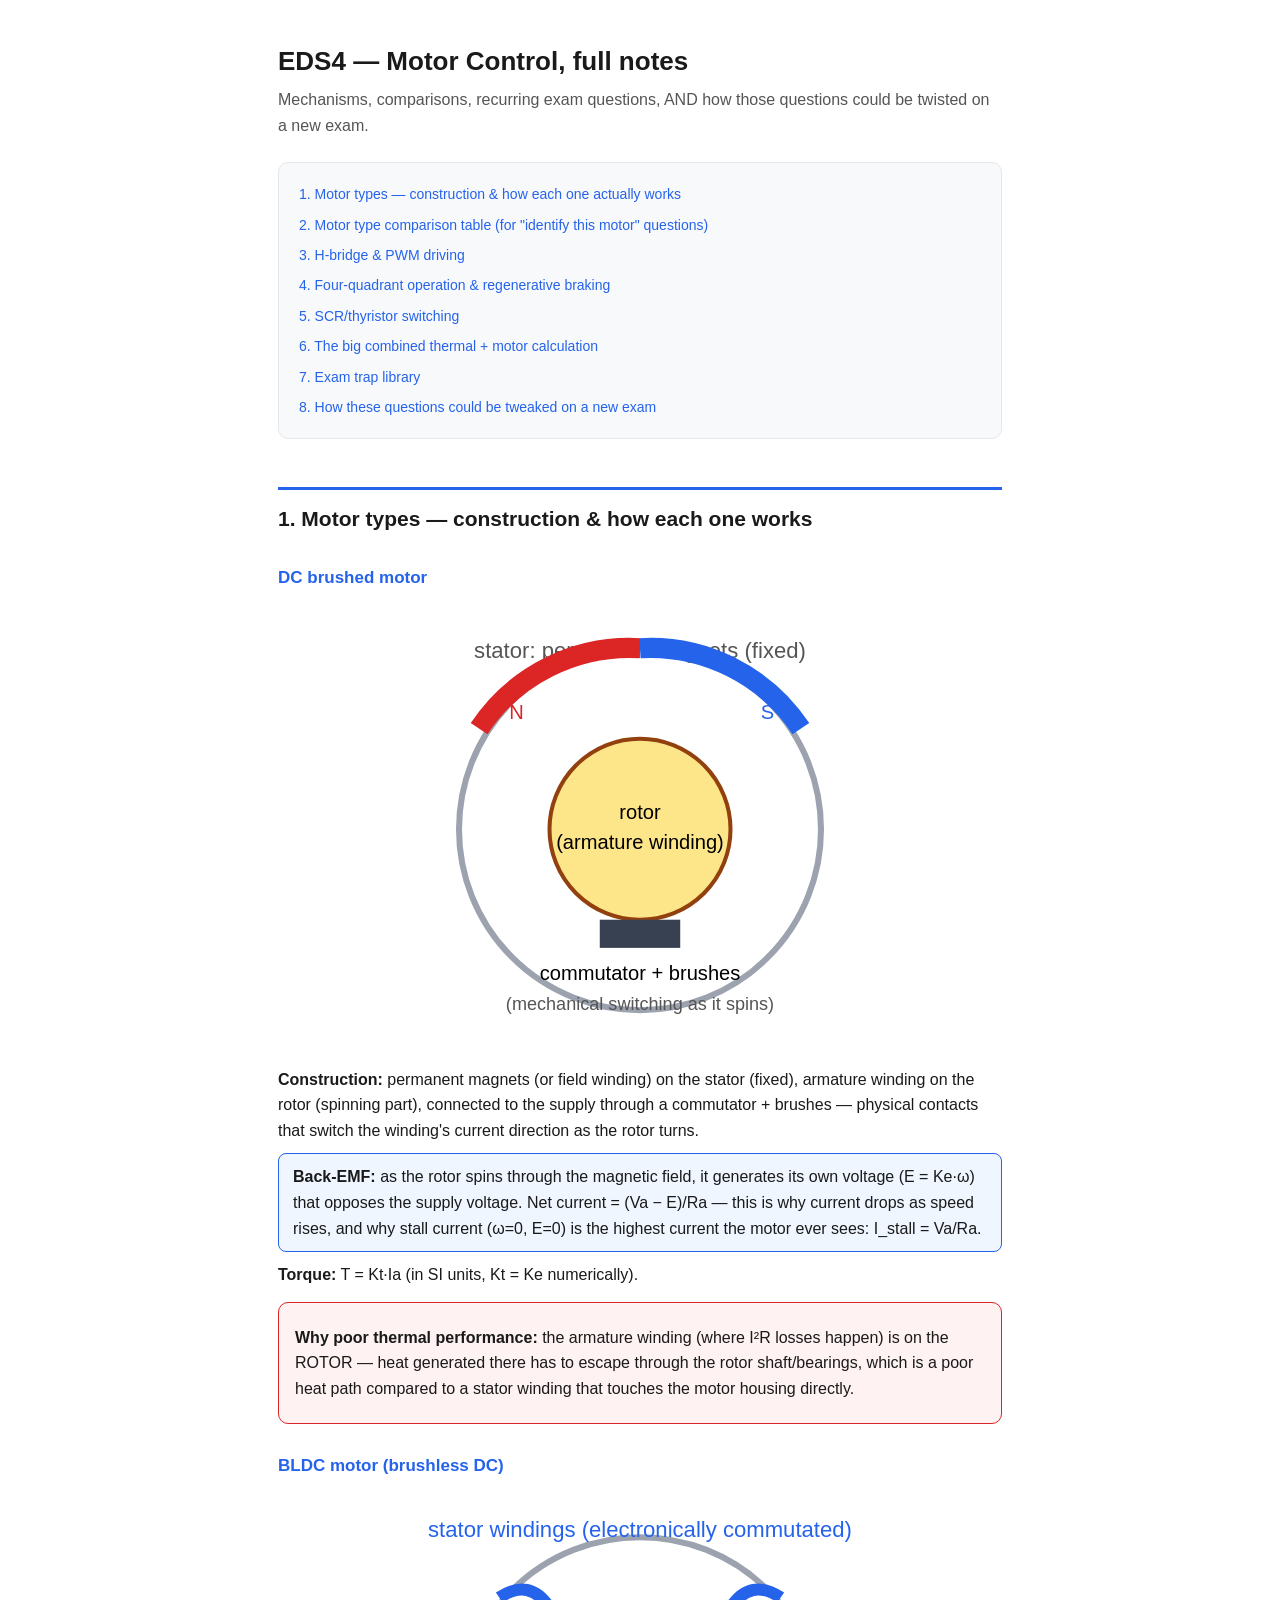
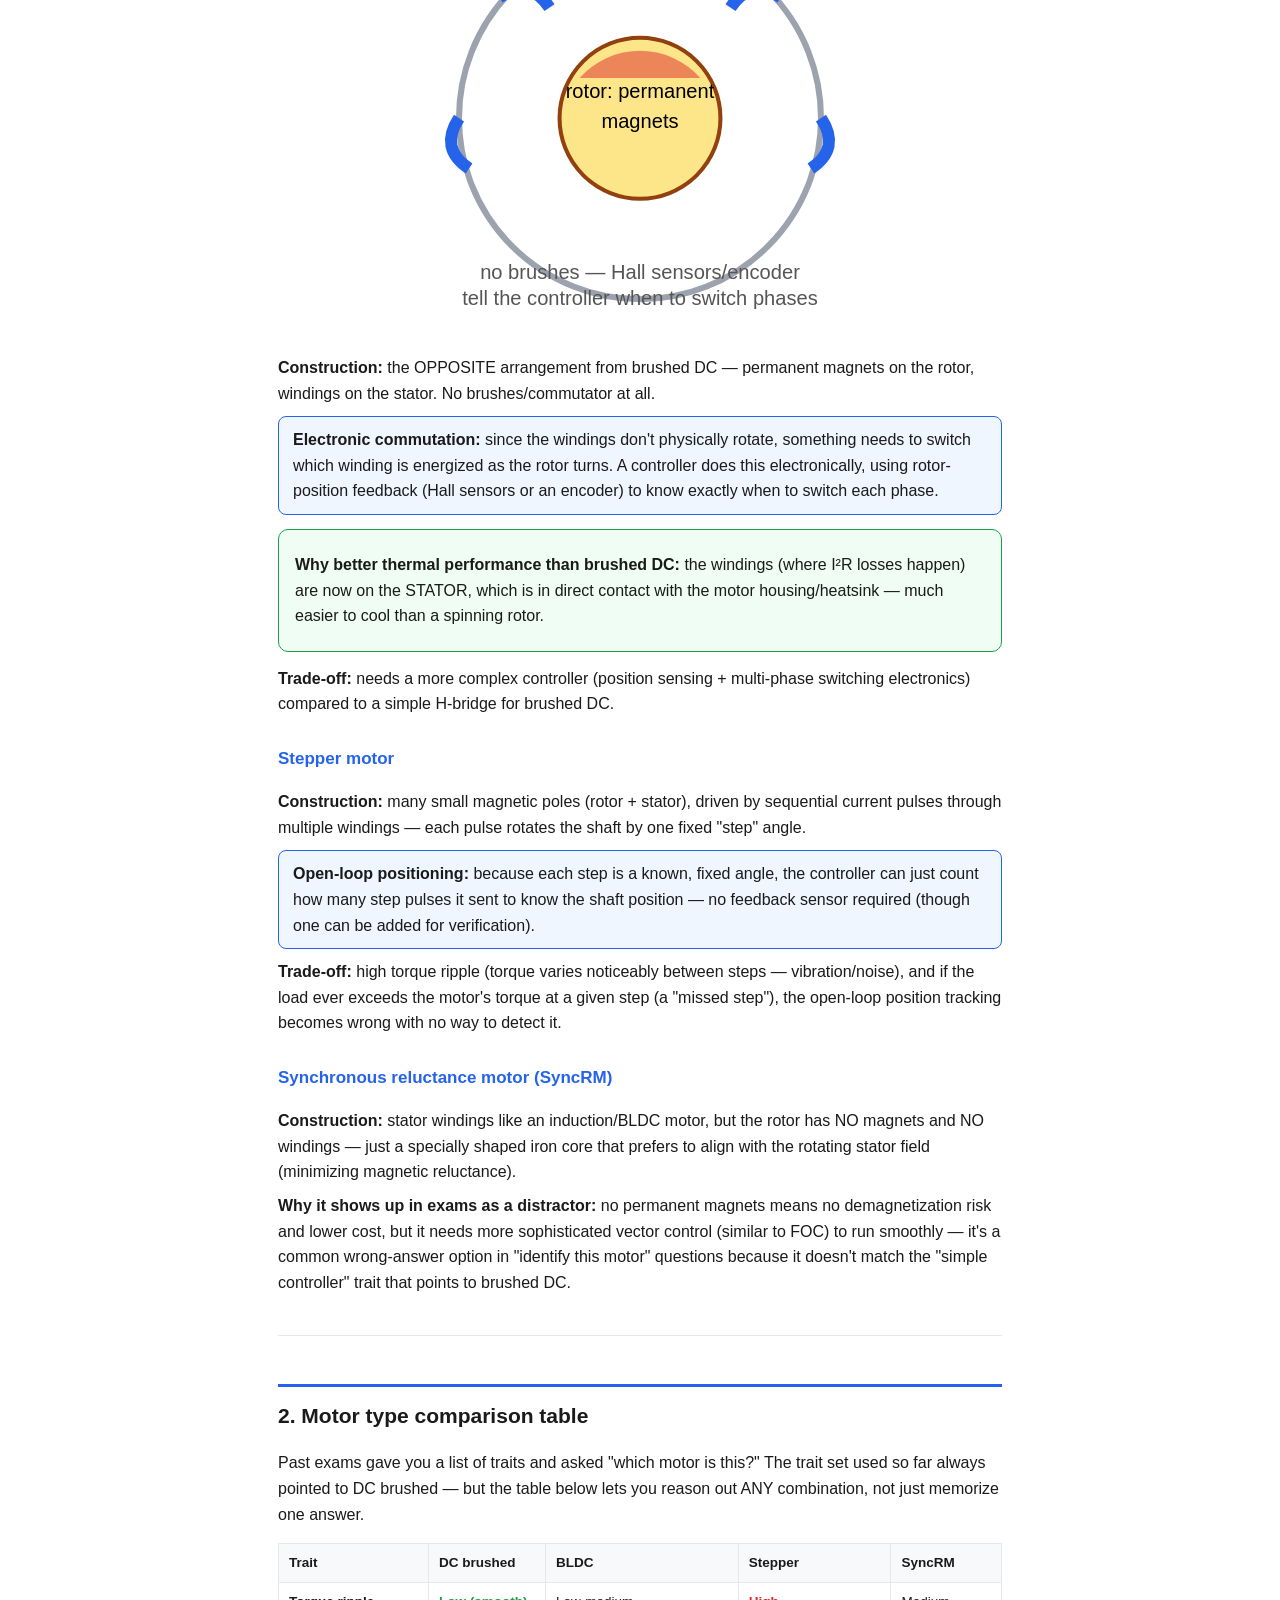
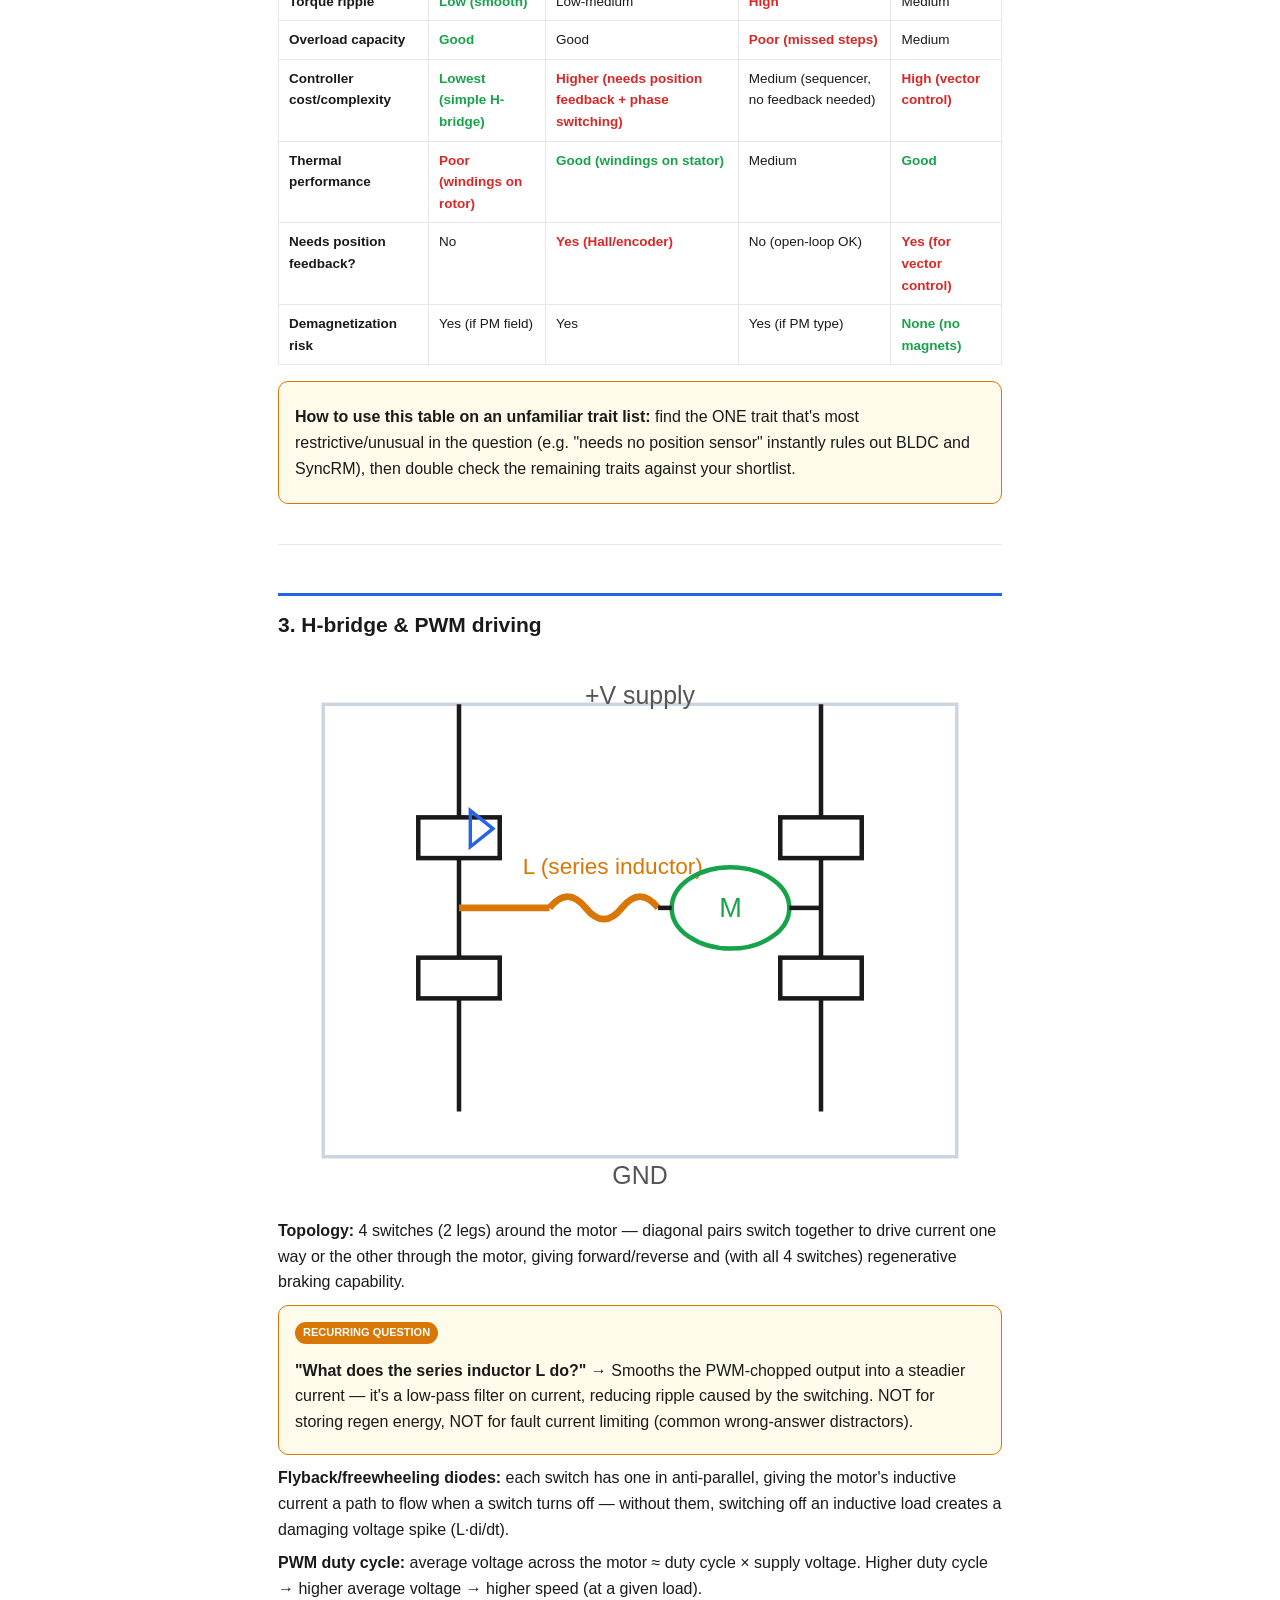
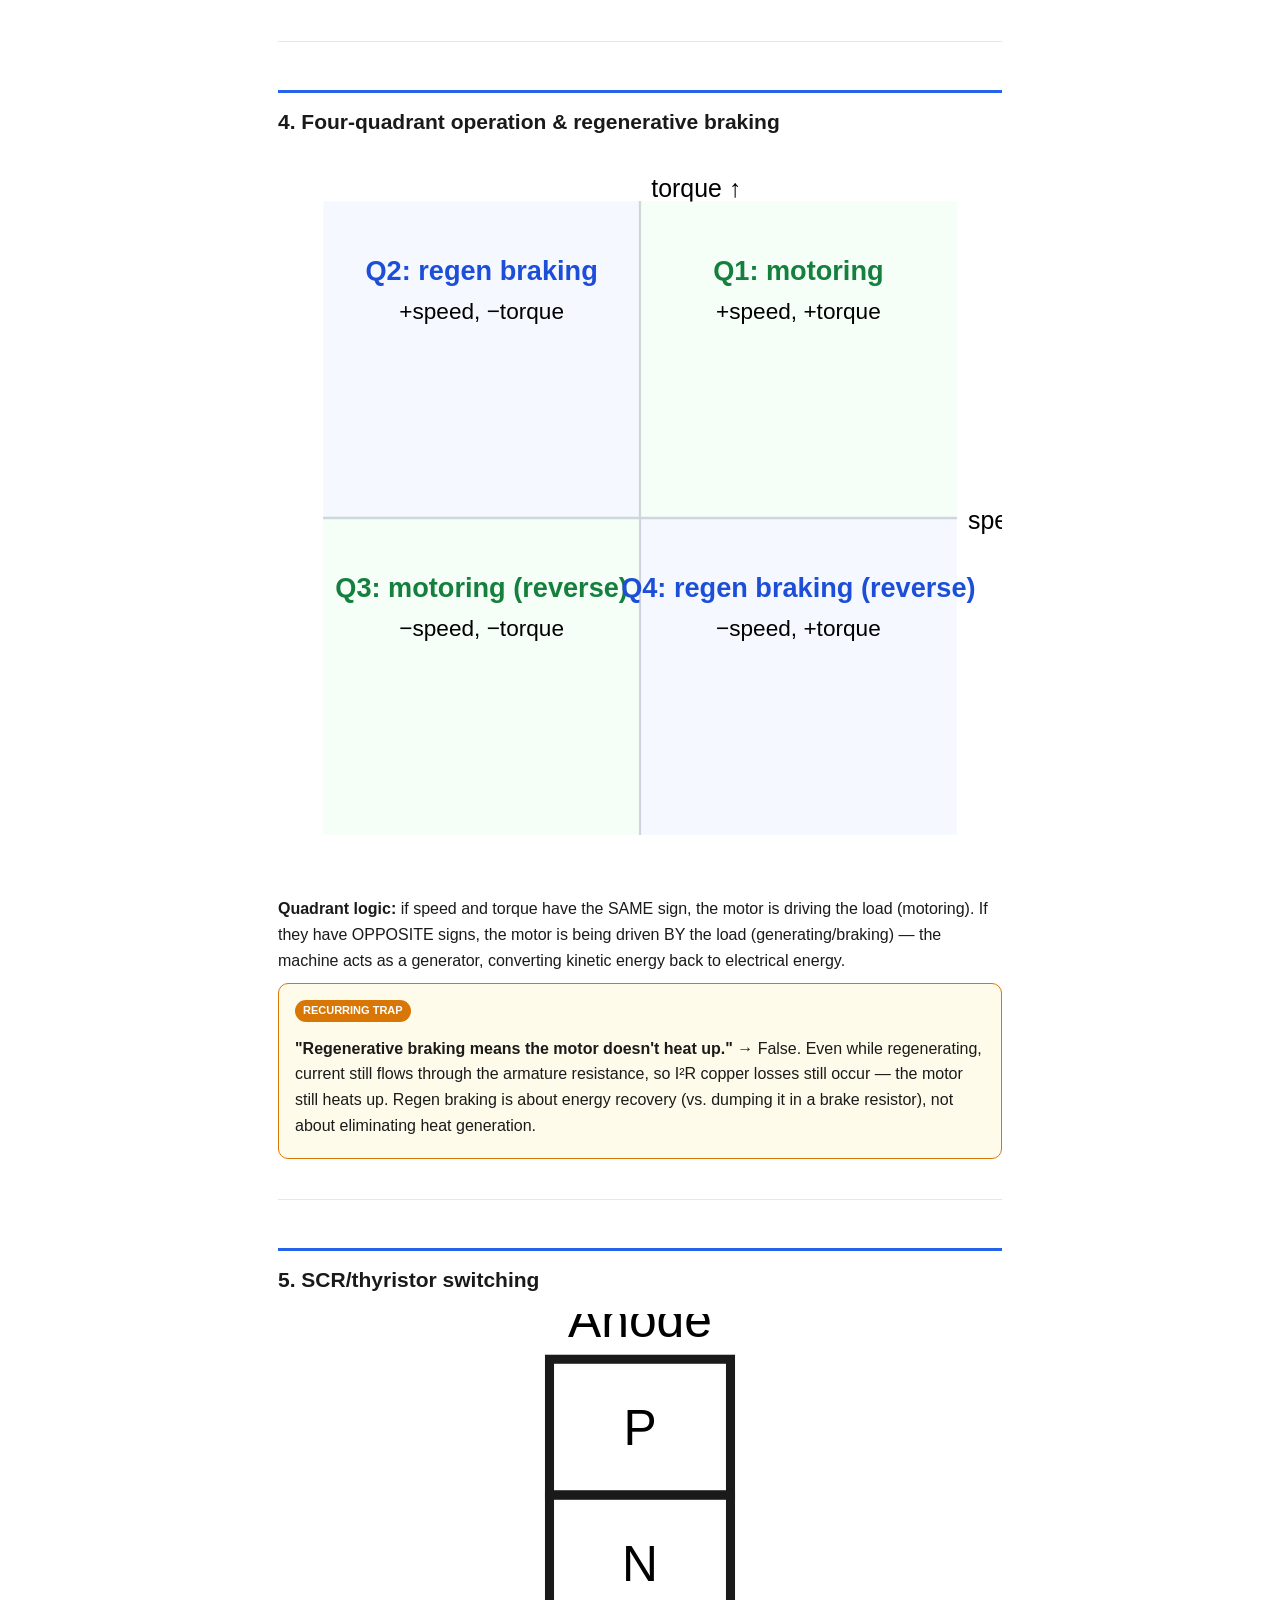
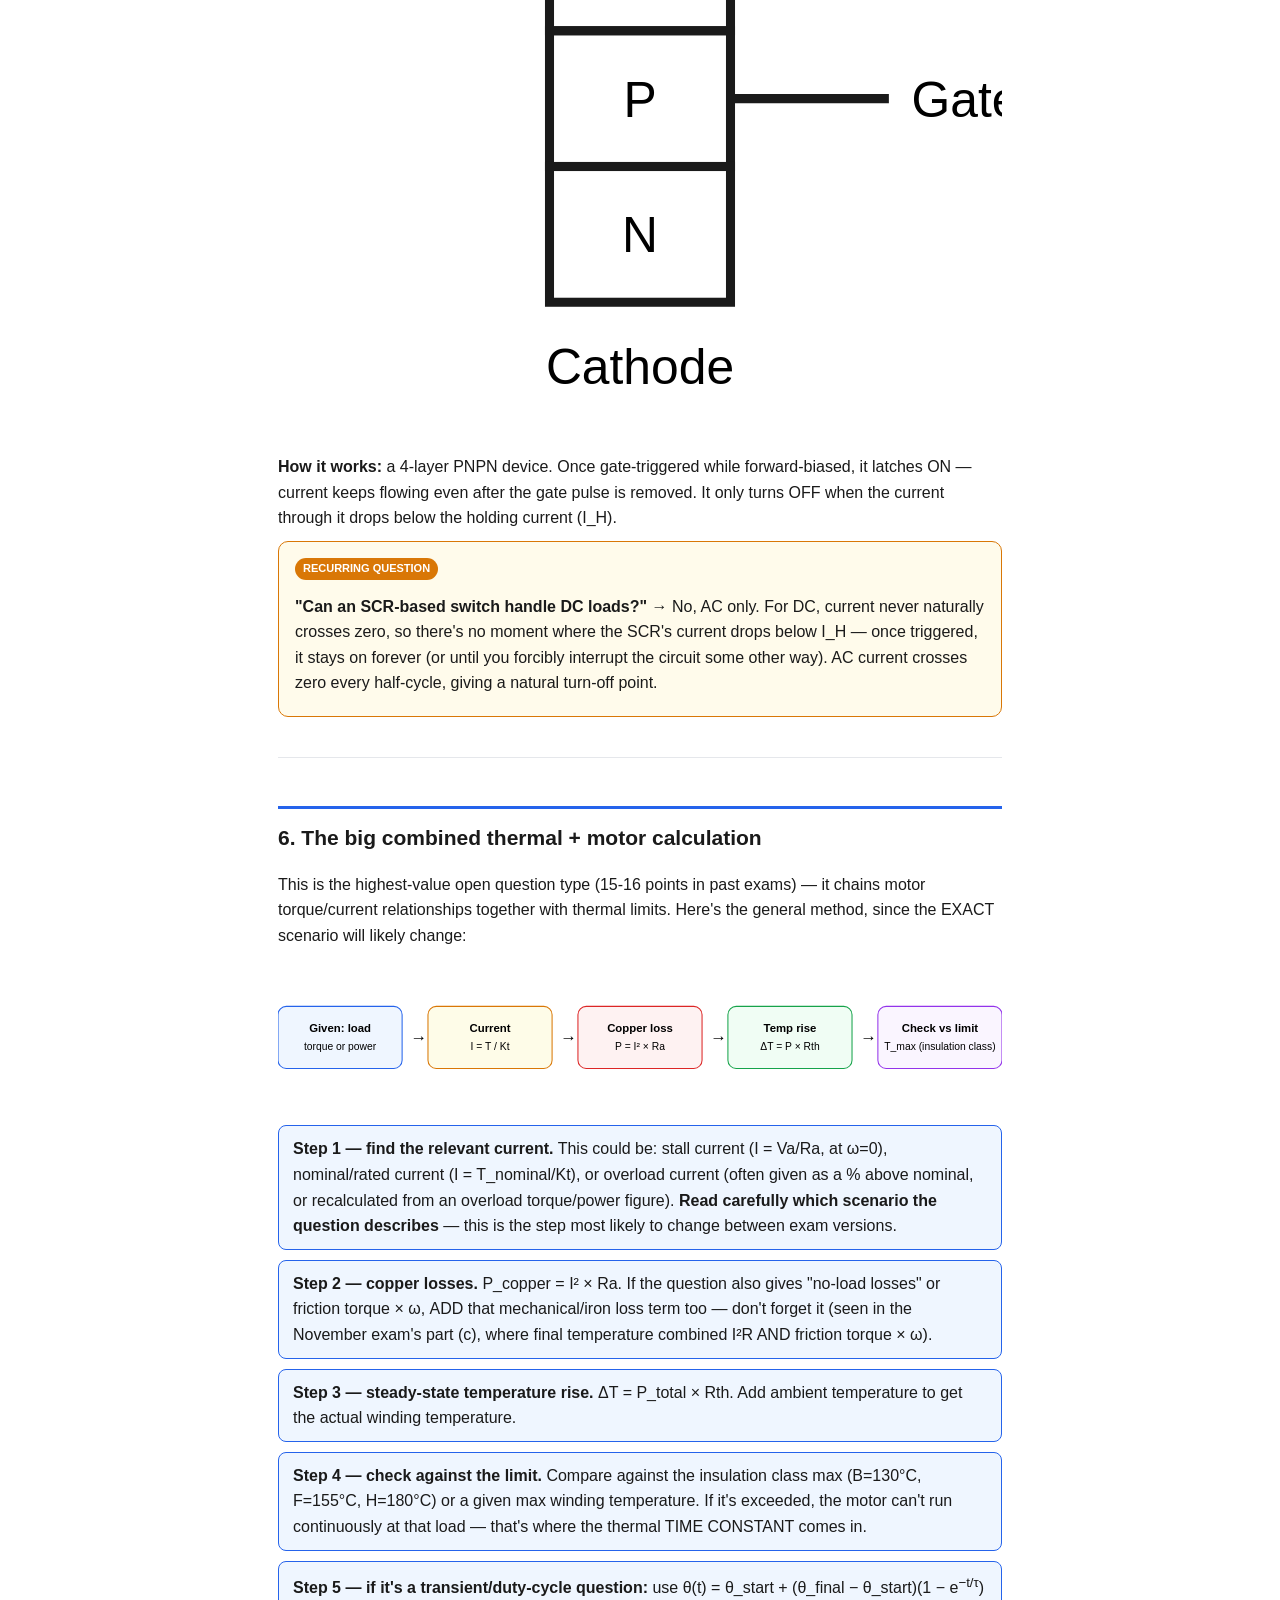
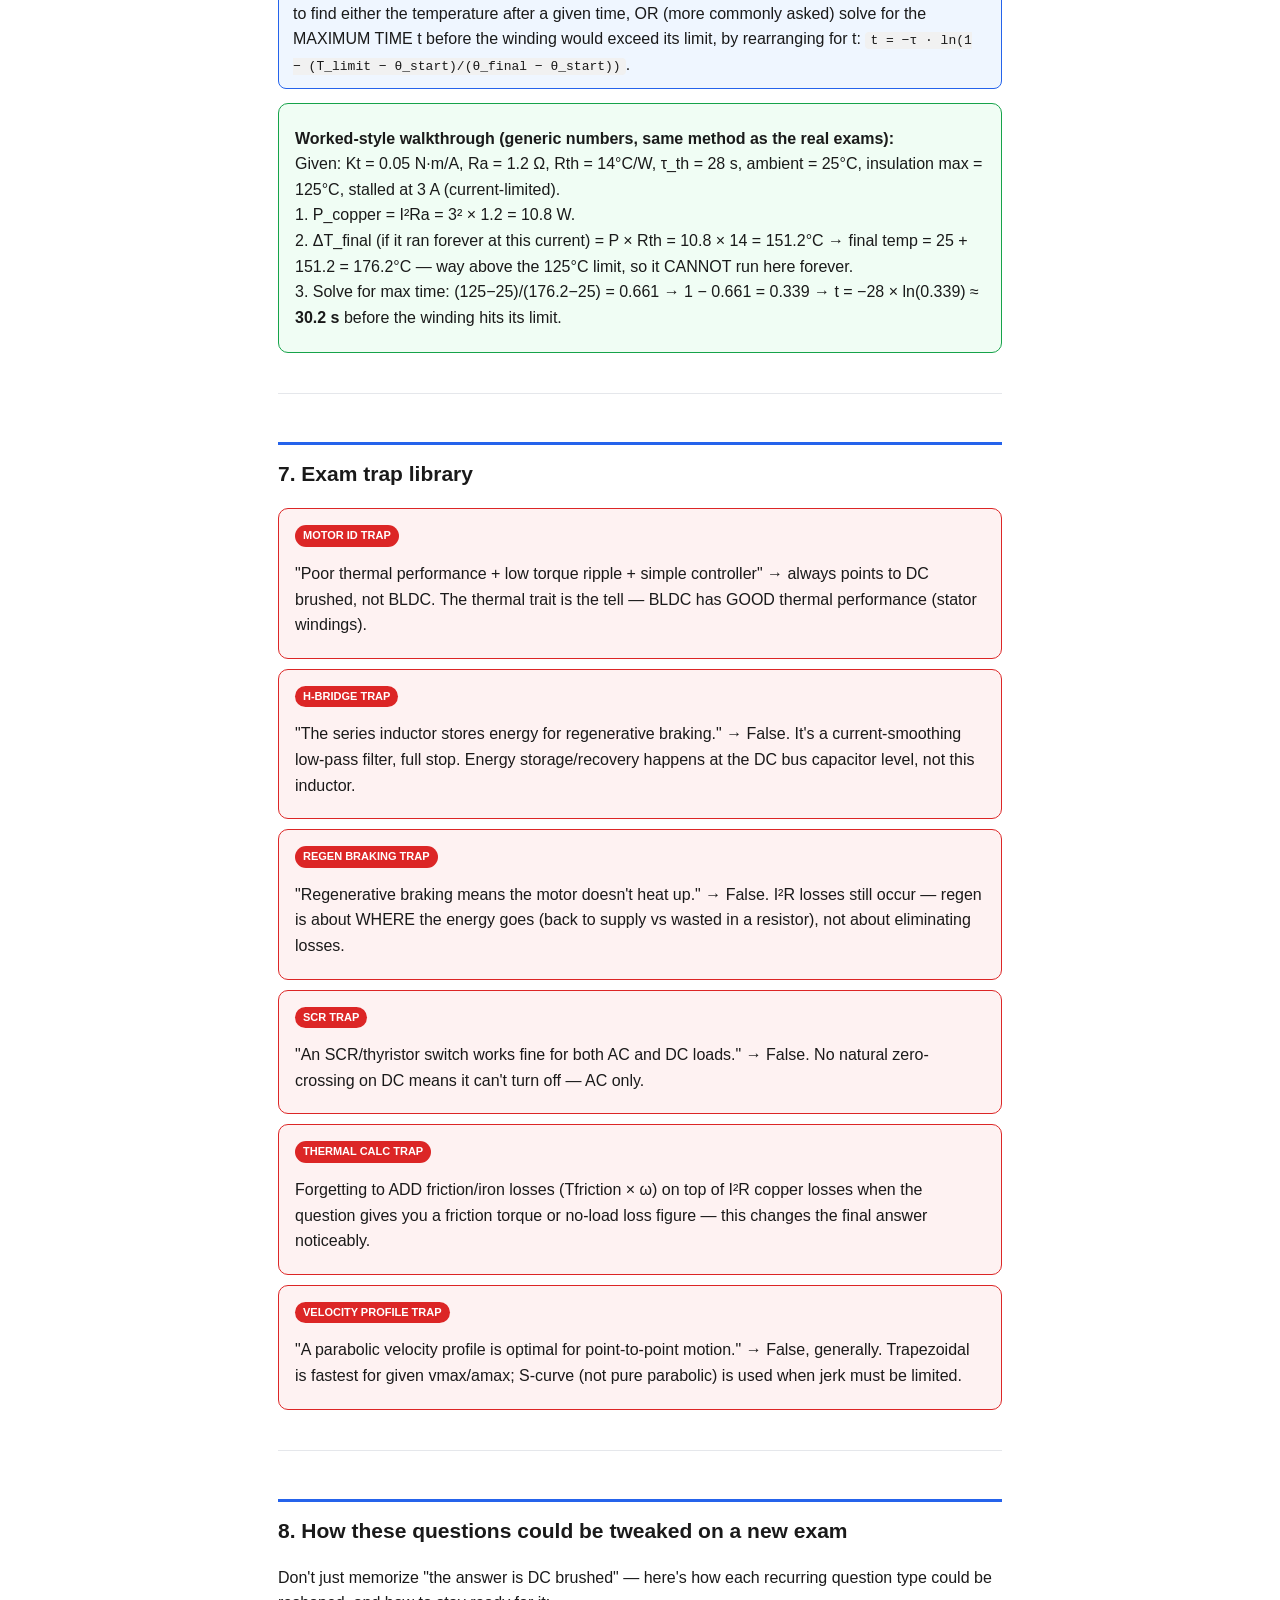
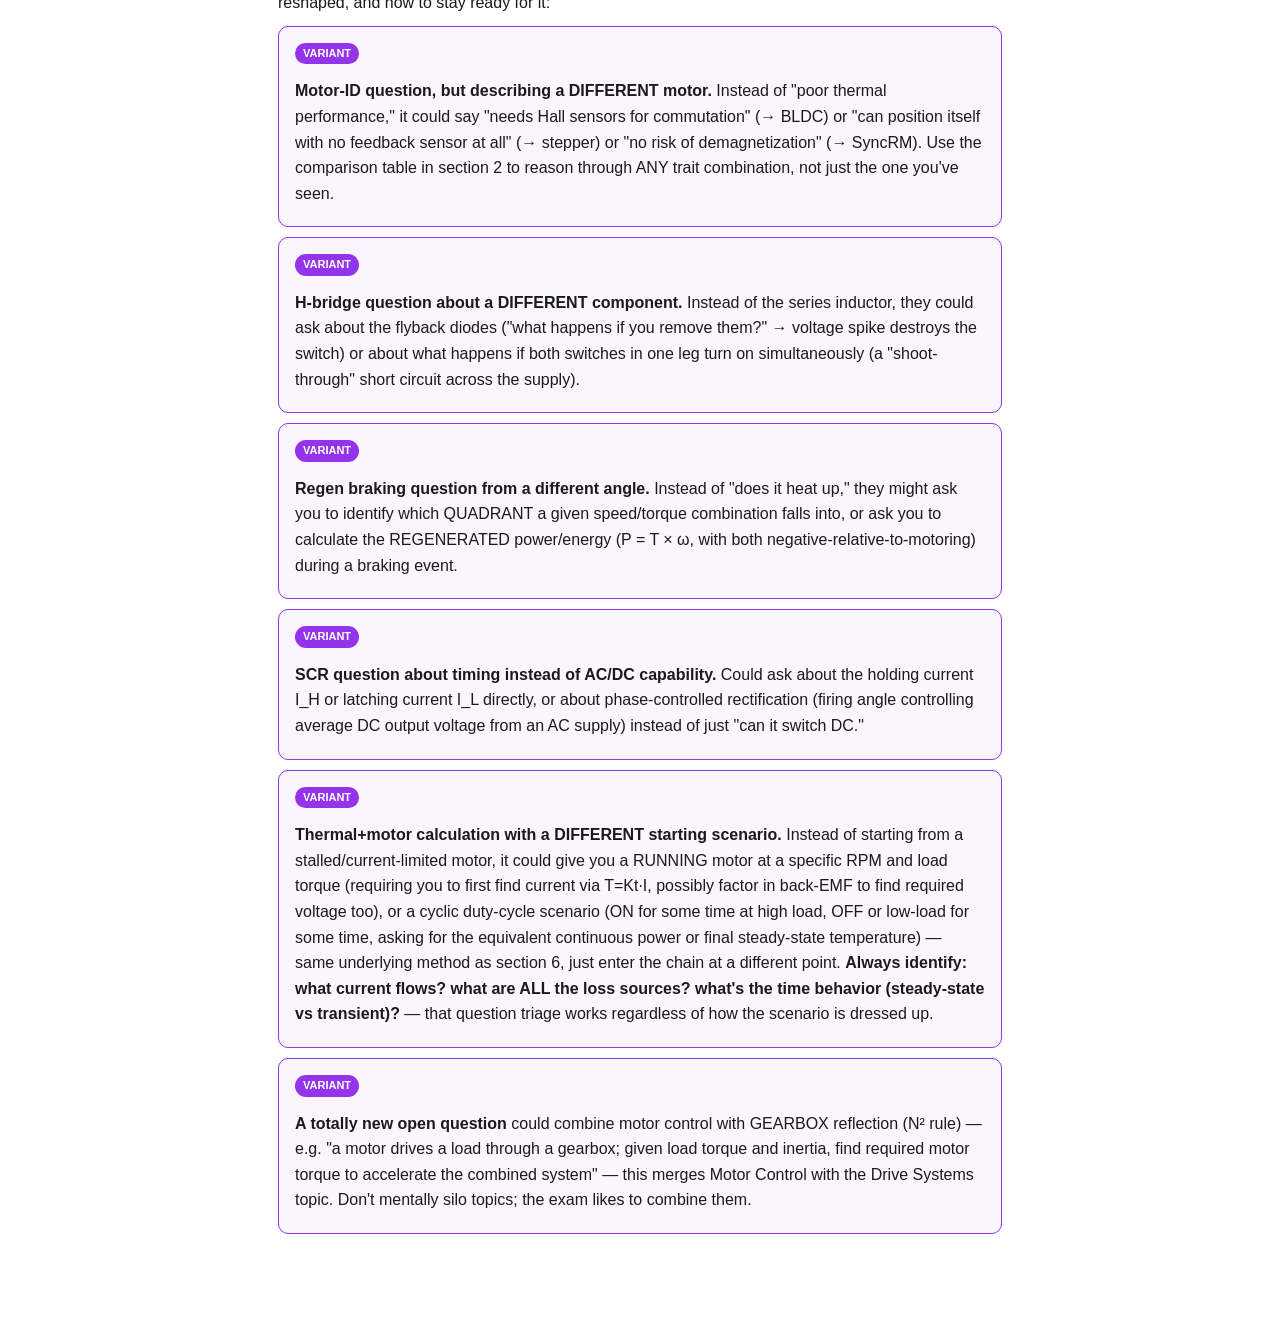
==== motor-control-notes.html @ 14c8602e "Add motor control notes with diagrams, recurring questions, and exam variants" ====
<!DOCTYPE html>
<html lang="en">
<head>
<meta charset="UTF-8">
<meta name="viewport" content="width=device-width, initial-scale=1.0">
<title>EDS4 Motor Control — Full Notes</title>
<style>
  :root {
    --bg: #ffffff; --ink: #1a1a1a; --sub: #555; --accent: #2563eb;
    --red: #dc2626; --green: #16a34a; --amber: #d97706; --bgcard: #f8f9fb; --border: #e5e7eb;
  }
  * { box-sizing: border-box; }
  body { margin: 0; font-family: -apple-system, BlinkMacSystemFont, 'Segoe UI', Roboto, sans-serif;
    color: var(--ink); background: var(--bg); line-height: 1.6; }
  .wrap { max-width: 760px; margin: 0 auto; padding: 24px 18px 80px; }
  h1 { font-size: 26px; margin-bottom: 4px; }
  .subtitle { color: var(--sub); margin-top: 0; margin-bottom: 24px; }
  h2 { font-size: 21px; margin-top: 48px; padding-top: 12px; border-top: 3px solid var(--accent); }
  h3 { font-size: 17px; margin-top: 28px; color: var(--accent); }
  p { margin: 8px 0; }
  .box { background: var(--bgcard); border: 1px solid var(--border); border-radius: 10px; padding: 14px 16px; margin: 14px 0; }
  .box.green { background: #f0fdf4; border-color: var(--green); }
  .box.amber { background: #fffbeb; border-color: var(--amber); }
  .box.red { background: #fef2f2; border-color: var(--red); }
  .label { font-weight: 700; }
  .diagram { display: flex; justify-content: center; margin: 16px 0; }
  .diagram svg { max-width: 100%; height: auto; }
  table { width: 100%; border-collapse: collapse; margin: 16px 0; font-size: 13.5px; }
  th, td { border: 1px solid var(--border); padding: 8px 10px; text-align: left; vertical-align: top; }
  th { background: var(--bgcard); font-weight: 700; }
  .good { color: var(--green); font-weight: 600; }
  .bad { color: var(--red); font-weight: 600; }
  .toc { background: var(--bgcard); border: 1px solid var(--border); border-radius: 10px; padding: 16px 20px; }
  .toc a { display: block; padding: 4px 0; color: var(--accent); text-decoration: none; font-size: 14px; }
  .toc a:hover { text-decoration: underline; }
  code { background: #f1f1f1; padding: 1px 5px; border-radius: 4px; font-size: 13px; }
  .step { background: #eff6ff; border: 1px solid var(--accent); border-radius: 8px; padding: 10px 14px; margin: 10px 0; }
  hr { border: none; border-top: 1px solid var(--border); margin: 40px 0; }
  .trap { background: #fef2f2; border: 1px solid var(--red); border-radius: 10px; padding: 12px 16px; margin: 10px 0; }
  .trap .tag { display: inline-block; background: var(--red); color: white; font-size: 11px; font-weight: 700;
    padding: 2px 8px; border-radius: 12px; margin-bottom: 6px; text-transform: uppercase; }
  .variant { background: #faf5ff; border: 1px solid #9333ea; border-radius: 10px; padding: 12px 16px; margin: 10px 0; }
  .variant .tag { display: inline-block; background: #9333ea; color: white; font-size: 11px; font-weight: 700;
    padding: 2px 8px; border-radius: 12px; margin-bottom: 6px; text-transform: uppercase; }
  .recurring { background: #fffbeb; border: 1px solid var(--amber); border-radius: 10px; padding: 12px 16px; margin: 10px 0; }
  .recurring .tag { display: inline-block; background: var(--amber); color: white; font-size: 11px; font-weight: 700;
    padding: 2px 8px; border-radius: 12px; margin-bottom: 6px; text-transform: uppercase; }
</style>
</head>
<body>
<div class="wrap">

<h1>EDS4 — Motor Control, full notes</h1>
<p class="subtitle">Mechanisms, comparisons, recurring exam questions, AND how those questions could be twisted on a new exam.</p>

<div class="toc">
  <a href="#types">1. Motor types — construction & how each one actually works</a>
  <a href="#compare">2. Motor type comparison table (for "identify this motor" questions)</a>
  <a href="#hbridge">3. H-bridge & PWM driving</a>
  <a href="#quadrants">4. Four-quadrant operation & regenerative braking</a>
  <a href="#scr">5. SCR/thyristor switching</a>
  <a href="#thermal-calc">6. The big combined thermal + motor calculation</a>
  <a href="#traps">7. Exam trap library</a>
  <a href="#variants">8. How these questions could be tweaked on a new exam</a>
</div>

<!-- ============================================================ -->
<h2 id="types">1. Motor types — construction & how each one works</h2>

<h3>DC brushed motor</h3>
<div class="diagram">
<svg viewBox="0 0 360 220" xmlns="http://www.w3.org/2000/svg">
<circle cx="180" cy="110" r="90" fill="none" stroke="#9ca3af" stroke-width="3"/>
<text x="180" y="25" text-anchor="middle" font-size="11" fill="#555">stator: permanent magnets (fixed)</text>
<path d="M 100,60 A90,90 0 0,1 180,20" fill="none" stroke="#dc2626" stroke-width="10"/>
<path d="M 260,60 A90,90 0 0,0 180,20" fill="none" stroke="#2563eb" stroke-width="10"/>
<text x="115" y="55" font-size="10" fill="#dc2626">N</text>
<text x="240" y="55" font-size="10" fill="#2563eb">S</text>
<circle cx="180" cy="110" r="45" fill="#fde68a" stroke="#92400e" stroke-width="2"/>
<text x="180" y="105" text-anchor="middle" font-size="10">rotor</text>
<text x="180" y="120" text-anchor="middle" font-size="10">(armature winding)</text>
<rect x="160" y="155" width="40" height="14" fill="#374151"/>
<text x="180" y="185" text-anchor="middle" font-size="10">commutator + brushes</text>
<text x="180" y="200" text-anchor="middle" font-size="9" fill="#555">(mechanical switching as it spins)</text>
</svg>
</div>
<p><b>Construction:</b> permanent magnets (or field winding) on the stator (fixed), armature winding on the rotor (spinning part), connected to the supply through a commutator + brushes — physical contacts that switch the winding's current direction as the rotor turns.</p>
<div class="step"><b>Back-EMF:</b> as the rotor spins through the magnetic field, it generates its own voltage (E = Ke·ω) that opposes the supply voltage. Net current = (Va − E)/Ra — this is why current drops as speed rises, and why stall current (ω=0, E=0) is the highest current the motor ever sees: I_stall = Va/Ra.</div>
<p><b>Torque:</b> T = Kt·Ia (in SI units, Kt = Ke numerically).</p>
<div class="box red">
<p><b>Why poor thermal performance:</b> the armature winding (where I²R losses happen) is on the ROTOR — heat generated there has to escape through the rotor shaft/bearings, which is a poor heat path compared to a stator winding that touches the motor housing directly.</p>
</div>

<h3>BLDC motor (brushless DC)</h3>
<div class="diagram">
<svg viewBox="0 0 360 220" xmlns="http://www.w3.org/2000/svg">
<circle cx="180" cy="110" r="90" fill="none" stroke="#9ca3af" stroke-width="3"/>
<g stroke="#2563eb" stroke-width="6" fill="none">
<path d="M 110,50 q15,-10 25,5"/><path d="M 250,50 q-15,-10 -25,5"/>
<path d="M 90,110 q-10,15 5,25"/><path d="M 270,110 q10,15 -5,25"/>
</g>
<text x="180" y="20" text-anchor="middle" font-size="11" fill="#2563eb">stator windings (electronically commutated)</text>
<circle cx="180" cy="110" r="40" fill="#fde68a" stroke="#92400e" stroke-width="2"/>
<path d="M 150,90 A40,40 0 0,1 210,90" fill="#dc2626" opacity="0.5"/>
<text x="180" y="100" text-anchor="middle" font-size="10">rotor: permanent</text>
<text x="180" y="115" text-anchor="middle" font-size="10">magnets</text>
<text x="180" y="190" text-anchor="middle" font-size="10" fill="#555">no brushes — Hall sensors/encoder</text>
<text x="180" y="203" text-anchor="middle" font-size="10" fill="#555">tell the controller when to switch phases</text>
</svg>
</div>
<p><b>Construction:</b> the OPPOSITE arrangement from brushed DC — permanent magnets on the rotor, windings on the stator. No brushes/commutator at all.</p>
<div class="step"><b>Electronic commutation:</b> since the windings don't physically rotate, something needs to switch which winding is energized as the rotor turns. A controller does this electronically, using rotor-position feedback (Hall sensors or an encoder) to know exactly when to switch each phase.</div>
<div class="box green">
<p><b>Why better thermal performance than brushed DC:</b> the windings (where I²R losses happen) are now on the STATOR, which is in direct contact with the motor housing/heatsink — much easier to cool than a spinning rotor.</p>
</div>
<p><b>Trade-off:</b> needs a more complex controller (position sensing + multi-phase switching electronics) compared to a simple H-bridge for brushed DC.</p>

<h3>Stepper motor</h3>
<p><b>Construction:</b> many small magnetic poles (rotor + stator), driven by sequential current pulses through multiple windings — each pulse rotates the shaft by one fixed "step" angle.</p>
<div class="step"><b>Open-loop positioning:</b> because each step is a known, fixed angle, the controller can just count how many step pulses it sent to know the shaft position — no feedback sensor required (though one can be added for verification).</div>
<p><b>Trade-off:</b> high torque ripple (torque varies noticeably between steps — vibration/noise), and if the load ever exceeds the motor's torque at a given step (a "missed step"), the open-loop position tracking becomes wrong with no way to detect it.</p>

<h3>Synchronous reluctance motor (SyncRM)</h3>
<p><b>Construction:</b> stator windings like an induction/BLDC motor, but the rotor has NO magnets and NO windings — just a specially shaped iron core that prefers to align with the rotating stator field (minimizing magnetic reluctance).</p>
<p><b>Why it shows up in exams as a distractor:</b> no permanent magnets means no demagnetization risk and lower cost, but it needs more sophisticated vector control (similar to FOC) to run smoothly — it's a common wrong-answer option in "identify this motor" questions because it doesn't match the "simple controller" trait that points to brushed DC.</p>

<hr>
<!-- ============================================================ -->
<h2 id="compare">2. Motor type comparison table</h2>
<p>Past exams gave you a list of traits and asked "which motor is this?" The trait set used so far always pointed to DC brushed — but the table below lets you reason out ANY combination, not just memorize one answer.</p>

<table>
<tr><th>Trait</th><th>DC brushed</th><th>BLDC</th><th>Stepper</th><th>SyncRM</th></tr>
<tr><td><b>Torque ripple</b></td><td class="good">Low (smooth)</td><td>Low-medium</td><td class="bad">High</td><td>Medium</td></tr>
<tr><td><b>Overload capacity</b></td><td class="good">Good</td><td>Good</td><td class="bad">Poor (missed steps)</td><td>Medium</td></tr>
<tr><td><b>Controller cost/complexity</b></td><td class="good">Lowest (simple H-bridge)</td><td class="bad">Higher (needs position feedback + phase switching)</td><td>Medium (sequencer, no feedback needed)</td><td class="bad">High (vector control)</td></tr>
<tr><td><b>Thermal performance</b></td><td class="bad">Poor (windings on rotor)</td><td class="good">Good (windings on stator)</td><td>Medium</td><td class="good">Good</td></tr>
<tr><td><b>Needs position feedback?</b></td><td>No</td><td class="bad">Yes (Hall/encoder)</td><td>No (open-loop OK)</td><td class="bad">Yes (for vector control)</td></tr>
<tr><td><b>Demagnetization risk</b></td><td>Yes (if PM field)</td><td>Yes</td><td>Yes (if PM type)</td><td class="good">None (no magnets)</td></tr>
</table>

<div class="box amber">
<p><b>How to use this table on an unfamiliar trait list:</b> find the ONE trait that's most restrictive/unusual in the question (e.g. "needs no position sensor" instantly rules out BLDC and SyncRM), then double check the remaining traits against your shortlist.</p>
</div>

<hr>
<!-- ============================================================ -->
<h2 id="hbridge">3. H-bridge & PWM driving</h2>
<div class="diagram">
<svg viewBox="0 0 320 240" xmlns="http://www.w3.org/2000/svg">
<rect x="20" y="20" width="280" height="200" fill="none" stroke="#cbd5e1" stroke-width="1.5"/>
<line x1="80" y1="20" x2="80" y2="70" stroke="#1a1a1a" stroke-width="2"/><rect x="62" y="70" width="36" height="18" fill="none" stroke="#1a1a1a" stroke-width="2"/>
<line x1="240" y1="20" x2="240" y2="70" stroke="#1a1a1a" stroke-width="2"/><rect x="222" y="70" width="36" height="18" fill="none" stroke="#1a1a1a" stroke-width="2"/>
<line x1="80" y1="150" x2="80" y2="200" stroke="#1a1a1a" stroke-width="2"/><rect x="62" y="132" width="36" height="18" fill="none" stroke="#1a1a1a" stroke-width="2"/>
<line x1="240" y1="150" x2="240" y2="200" stroke="#1a1a1a" stroke-width="2"/><rect x="222" y="132" width="36" height="18" fill="none" stroke="#1a1a1a" stroke-width="2"/>
<line x1="80" y1="88" x2="80" y2="132" stroke="#1a1a1a" stroke-width="2"/><line x1="240" y1="88" x2="240" y2="132" stroke="#1a1a1a" stroke-width="2"/>
<line x1="80" y1="110" x2="120" y2="110" stroke="#d97706" stroke-width="3"/>
<path d="M 120,110 q8,-10 16,0 q8,10 16,0 q8,-10 16,0" fill="none" stroke="#d97706" stroke-width="3"/>
<text x="148" y="95" text-anchor="middle" font-size="10" fill="#d97706">L (series inductor)</text>
<ellipse cx="200" cy="110" rx="26" ry="18" fill="none" stroke="#16a34a" stroke-width="2"/><text x="200" y="114" text-anchor="middle" font-size="12" fill="#16a34a">M</text>
<line x1="168" y1="110" x2="174" y2="110" stroke="#1a1a1a" stroke-width="2"/><line x1="226" y1="110" x2="240" y2="110" stroke="#1a1a1a" stroke-width="2"/>
<path d="M 95,75 l-10,-8 v16 z" fill="none" stroke="#2563eb" stroke-width="1.5"/>
<text x="160" y="20" text-anchor="middle" font-size="11" fill="#555">+V supply</text><text x="160" y="232" text-anchor="middle" font-size="11" fill="#555">GND</text>
</svg>
</div>
<p><b>Topology:</b> 4 switches (2 legs) around the motor — diagonal pairs switch together to drive current one way or the other through the motor, giving forward/reverse and (with all 4 switches) regenerative braking capability.</p>
<div class="recurring"><span class="tag">Recurring question</span>
<p><b>"What does the series inductor L do?"</b> → Smooths the PWM-chopped output into a steadier current — it's a low-pass filter on current, reducing ripple caused by the switching. NOT for storing regen energy, NOT for fault current limiting (common wrong-answer distractors).</p>
</div>
<p><b>Flyback/freewheeling diodes:</b> each switch has one in anti-parallel, giving the motor's inductive current a path to flow when a switch turns off — without them, switching off an inductive load creates a damaging voltage spike (L·di/dt).</p>
<p><b>PWM duty cycle:</b> average voltage across the motor ≈ duty cycle × supply voltage. Higher duty cycle → higher average voltage → higher speed (at a given load).</p>

<hr>
<!-- ============================================================ -->
<h2 id="quadrants">4. Four-quadrant operation & regenerative braking</h2>
<div class="diagram">
<svg viewBox="0 0 320 320" xmlns="http://www.w3.org/2000/svg">
<line x1="20" y1="160" x2="300" y2="160" stroke="#9ca3af"/><line x1="160" y1="20" x2="160" y2="300" stroke="#9ca3af"/>
<text x="305" y="165" font-size="11">speed →</text><text x="165" y="18" font-size="11">torque ↑</text>
<rect x="160" y="20" width="140" height="140" fill="#f0fdf4" opacity="0.6"/>
<text x="230" y="55" text-anchor="middle" font-size="12" font-weight="700" fill="#15803d">Q1: motoring</text>
<text x="230" y="72" text-anchor="middle" font-size="10">+speed, +torque</text>
<rect x="20" y="20" width="140" height="140" fill="#eff6ff" opacity="0.6"/>
<text x="90" y="55" text-anchor="middle" font-size="12" font-weight="700" fill="#1d4ed8">Q2: regen braking</text>
<text x="90" y="72" text-anchor="middle" font-size="10">+speed, −torque</text>
<rect x="20" y="160" width="140" height="140" fill="#f0fdf4" opacity="0.6"/>
<text x="90" y="195" text-anchor="middle" font-size="12" font-weight="700" fill="#15803d">Q3: motoring (reverse)</text>
<text x="90" y="212" text-anchor="middle" font-size="10">−speed, −torque</text>
<rect x="160" y="160" width="140" height="140" fill="#eff6ff" opacity="0.6"/>
<text x="230" y="195" text-anchor="middle" font-size="12" font-weight="700" fill="#1d4ed8">Q4: regen braking (reverse)</text>
<text x="230" y="212" text-anchor="middle" font-size="10">−speed, +torque</text>
</svg>
</div>
<p><b>Quadrant logic:</b> if speed and torque have the SAME sign, the motor is driving the load (motoring). If they have OPPOSITE signs, the motor is being driven BY the load (generating/braking) — the machine acts as a generator, converting kinetic energy back to electrical energy.</p>
<div class="recurring"><span class="tag">Recurring trap</span>
<p><b>"Regenerative braking means the motor doesn't heat up."</b> → False. Even while regenerating, current still flows through the armature resistance, so I²R copper losses still occur — the motor still heats up. Regen braking is about energy recovery (vs. dumping it in a brake resistor), not about eliminating heat generation.</p>
</div>

<hr>
<!-- ============================================================ -->
<h2 id="scr">5. SCR/thyristor switching</h2>
<div class="diagram">
<svg viewBox="0 0 160 160" xmlns="http://www.w3.org/2000/svg">
<rect x="60" y="10" width="40" height="30" fill="none" stroke="#1a1a1a" stroke-width="2"/><text x="80" y="29" text-anchor="middle" font-size="11">P</text>
<rect x="60" y="40" width="40" height="30" fill="none" stroke="#1a1a1a" stroke-width="2"/><text x="80" y="59" text-anchor="middle" font-size="11">N</text>
<rect x="60" y="70" width="40" height="30" fill="none" stroke="#1a1a1a" stroke-width="2"/><text x="80" y="89" text-anchor="middle" font-size="11">P</text>
<rect x="60" y="100" width="40" height="30" fill="none" stroke="#1a1a1a" stroke-width="2"/><text x="80" y="119" text-anchor="middle" font-size="11">N</text>
<text x="80" y="5" text-anchor="middle" font-size="11">Anode</text><text x="80" y="148" text-anchor="middle" font-size="11">Cathode</text>
<line x1="100" y1="85" x2="135" y2="85" stroke="#1a1a1a" stroke-width="2"/><text x="140" y="89" font-size="11">Gate</text>
</svg>
</div>
<p><b>How it works:</b> a 4-layer PNPN device. Once gate-triggered while forward-biased, it latches ON — current keeps flowing even after the gate pulse is removed. It only turns OFF when the current through it drops below the holding current (I_H).</p>
<div class="recurring"><span class="tag">Recurring question</span>
<p><b>"Can an SCR-based switch handle DC loads?"</b> → No, AC only. For DC, current never naturally crosses zero, so there's no moment where the SCR's current drops below I_H — once triggered, it stays on forever (or until you forcibly interrupt the circuit some other way). AC current crosses zero every half-cycle, giving a natural turn-off point.</p>
</div>

<hr>
<!-- ============================================================ -->
<h2 id="thermal-calc">6. The big combined thermal + motor calculation</h2>
<p>This is the highest-value open question type (15-16 points in past exams) — it chains motor torque/current relationships together with thermal limits. Here's the general method, since the EXACT scenario will likely change:</p>

<div class="diagram">
<svg viewBox="0 0 700 140" xmlns="http://www.w3.org/2000/svg">
<rect x="0" y="40" width="120" height="60" rx="8" fill="#eff6ff" stroke="#2563eb"/>
<text x="60" y="65" text-anchor="middle" font-size="11" font-weight="700">Given: load</text>
<text x="60" y="82" text-anchor="middle" font-size="10">torque or power</text>
<text x="128" y="75" font-size="16">→</text>
<rect x="145" y="40" width="120" height="60" rx="8" fill="#fefce8" stroke="#d97706"/>
<text x="205" y="65" text-anchor="middle" font-size="11" font-weight="700">Current</text>
<text x="205" y="82" text-anchor="middle" font-size="10">I = T / Kt</text>
<text x="273" y="75" font-size="16">→</text>
<rect x="290" y="40" width="120" height="60" rx="8" fill="#fef2f2" stroke="#dc2626"/>
<text x="350" y="65" text-anchor="middle" font-size="11" font-weight="700">Copper loss</text>
<text x="350" y="82" text-anchor="middle" font-size="10">P = I² × Ra</text>
<text x="418" y="75" font-size="16">→</text>
<rect x="435" y="40" width="120" height="60" rx="8" fill="#f0fdf4" stroke="#16a34a"/>
<text x="495" y="65" text-anchor="middle" font-size="11" font-weight="700">Temp rise</text>
<text x="495" y="82" text-anchor="middle" font-size="10">ΔT = P × Rth</text>
<text x="563" y="75" font-size="16">→</text>
<rect x="580" y="40" width="120" height="60" rx="8" fill="#faf5ff" stroke="#9333ea"/>
<text x="640" y="65" text-anchor="middle" font-size="11" font-weight="700">Check vs limit</text>
<text x="640" y="82" text-anchor="middle" font-size="10">T_max (insulation class)</text>
</svg>
</div>

<div class="step"><b>Step 1 — find the relevant current.</b> This could be: stall current (I = Va/Ra, at ω=0), nominal/rated current (I = T_nominal/Kt), or overload current (often given as a % above nominal, or recalculated from an overload torque/power figure). <b>Read carefully which scenario the question describes</b> — this is the step most likely to change between exam versions.</div>
<div class="step"><b>Step 2 — copper losses.</b> P_copper = I² × Ra. If the question also gives "no-load losses" or friction torque × ω, ADD that mechanical/iron loss term too — don't forget it (seen in the November exam's part (c), where final temperature combined I²R AND friction torque × ω).</div>
<div class="step"><b>Step 3 — steady-state temperature rise.</b> ΔT = P_total × Rth. Add ambient temperature to get the actual winding temperature.</div>
<div class="step"><b>Step 4 — check against the limit.</b> Compare against the insulation class max (B=130°C, F=155°C, H=180°C) or a given max winding temperature. If it's exceeded, the motor can't run continuously at that load — that's where the thermal TIME CONSTANT comes in.</div>
<div class="step"><b>Step 5 — if it's a transient/duty-cycle question:</b> use θ(t) = θ_start + (θ_final − θ_start)(1 − e<sup>−t/τ</sup>) to find either the temperature after a given time, OR (more commonly asked) solve for the MAXIMUM TIME t before the winding would exceed its limit, by rearranging for t: <code>t = −τ · ln(1 − (T_limit − θ_start)/(θ_final − θ_start))</code>.</div>

<div class="box green">
<p><b>Worked-style walkthrough (generic numbers, same method as the real exams):</b><br>
Given: Kt = 0.05 N·m/A, Ra = 1.2 Ω, Rth = 14°C/W, τ_th = 28 s, ambient = 25°C, insulation max = 125°C, stalled at 3 A (current-limited).<br>
1. P_copper = I²Ra = 3² × 1.2 = 10.8 W.<br>
2. ΔT_final (if it ran forever at this current) = P × Rth = 10.8 × 14 = 151.2°C → final temp = 25 + 151.2 = 176.2°C — way above the 125°C limit, so it CANNOT run here forever.<br>
3. Solve for max time: (125−25)/(176.2−25) = 0.661 → 1 − 0.661 = 0.339 → t = −28 × ln(0.339) ≈ <b>30.2 s</b> before the winding hits its limit.</p>
</div>

<hr>
<!-- ============================================================ -->
<h2 id="traps">7. Exam trap library</h2>

<div class="trap"><span class="tag">Motor ID trap</span>
<p>"Poor thermal performance + low torque ripple + simple controller" → always points to DC brushed, not BLDC. The thermal trait is the tell — BLDC has GOOD thermal performance (stator windings).</p>
</div>

<div class="trap"><span class="tag">H-bridge trap</span>
<p>"The series inductor stores energy for regenerative braking." → False. It's a current-smoothing low-pass filter, full stop. Energy storage/recovery happens at the DC bus capacitor level, not this inductor.</p>
</div>

<div class="trap"><span class="tag">Regen braking trap</span>
<p>"Regenerative braking means the motor doesn't heat up." → False. I²R losses still occur — regen is about WHERE the energy goes (back to supply vs wasted in a resistor), not about eliminating losses.</p>
</div>

<div class="trap"><span class="tag">SCR trap</span>
<p>"An SCR/thyristor switch works fine for both AC and DC loads." → False. No natural zero-crossing on DC means it can't turn off — AC only.</p>
</div>

<div class="trap"><span class="tag">Thermal calc trap</span>
<p>Forgetting to ADD friction/iron losses (Tfriction × ω) on top of I²R copper losses when the question gives you a friction torque or no-load loss figure — this changes the final answer noticeably.</p>
</div>

<div class="trap"><span class="tag">Velocity profile trap</span>
<p>"A parabolic velocity profile is optimal for point-to-point motion." → False, generally. Trapezoidal is fastest for given vmax/amax; S-curve (not pure parabolic) is used when jerk must be limited.</p>
</div>

<hr>
<!-- ============================================================ -->
<h2 id="variants">8. How these questions could be tweaked on a new exam</h2>
<p>Don't just memorize "the answer is DC brushed" — here's how each recurring question type could be reshaped, and how to stay ready for it:</p>

<div class="variant"><span class="tag">Variant</span>
<p><b>Motor-ID question, but describing a DIFFERENT motor.</b> Instead of "poor thermal performance," it could say "needs Hall sensors for commutation" (→ BLDC) or "can position itself with no feedback sensor at all" (→ stepper) or "no risk of demagnetization" (→ SyncRM). Use the comparison table in section 2 to reason through ANY trait combination, not just the one you've seen.</p>
</div>

<div class="variant"><span class="tag">Variant</span>
<p><b>H-bridge question about a DIFFERENT component.</b> Instead of the series inductor, they could ask about the flyback diodes ("what happens if you remove them?" → voltage spike destroys the switch) or about what happens if both switches in one leg turn on simultaneously (a "shoot-through" short circuit across the supply).</p>
</div>

<div class="variant"><span class="tag">Variant</span>
<p><b>Regen braking question from a different angle.</b> Instead of "does it heat up," they might ask you to identify which QUADRANT a given speed/torque combination falls into, or ask you to calculate the REGENERATED power/energy (P = T × ω, with both negative-relative-to-motoring) during a braking event.</p>
</div>

<div class="variant"><span class="tag">Variant</span>
<p><b>SCR question about timing instead of AC/DC capability.</b> Could ask about the holding current I_H or latching current I_L directly, or about phase-controlled rectification (firing angle controlling average DC output voltage from an AC supply) instead of just "can it switch DC."</p>
</div>

<div class="variant"><span class="tag">Variant</span>
<p><b>Thermal+motor calculation with a DIFFERENT starting scenario.</b> Instead of starting from a stalled/current-limited motor, it could give you a RUNNING motor at a specific RPM and load torque (requiring you to first find current via T=Kt·I, possibly factor in back-EMF to find required voltage too), or a cyclic duty-cycle scenario (ON for some time at high load, OFF or low-load for some time, asking for the equivalent continuous power or final steady-state temperature) — same underlying method as section 6, just enter the chain at a different point. <b>Always identify: what current flows? what are ALL the loss sources? what's the time behavior (steady-state vs transient)?</b> — that question triage works regardless of how the scenario is dressed up.</p>
</div>

<div class="variant"><span class="tag">Variant</span>
<p><b>A totally new open question</b> could combine motor control with GEARBOX reflection (N² rule) — e.g. "a motor drives a load through a gearbox; given load torque and inertia, find required motor torque to accelerate the combined system" — this merges Motor Control with the Drive Systems topic. Don't mentally silo topics; the exam likes to combine them.</p>
</div>

</div>
</body>
</html>
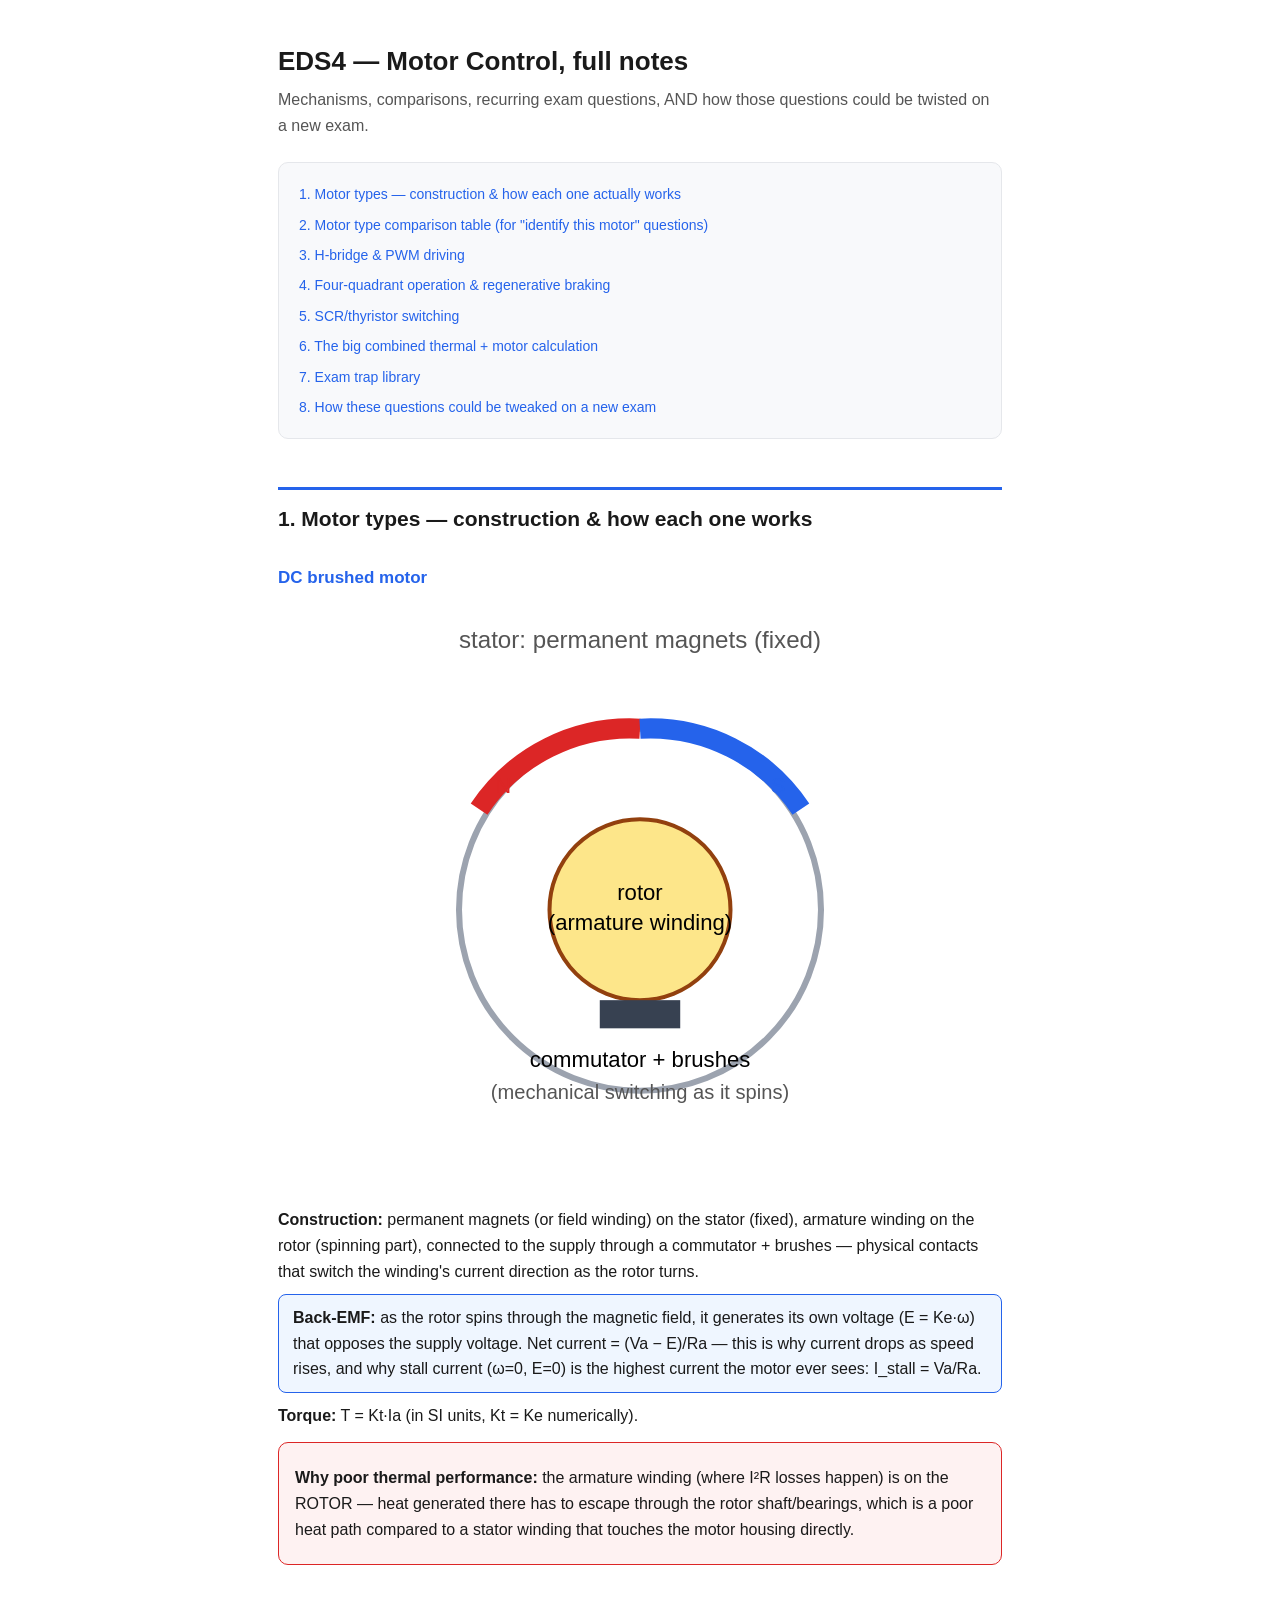
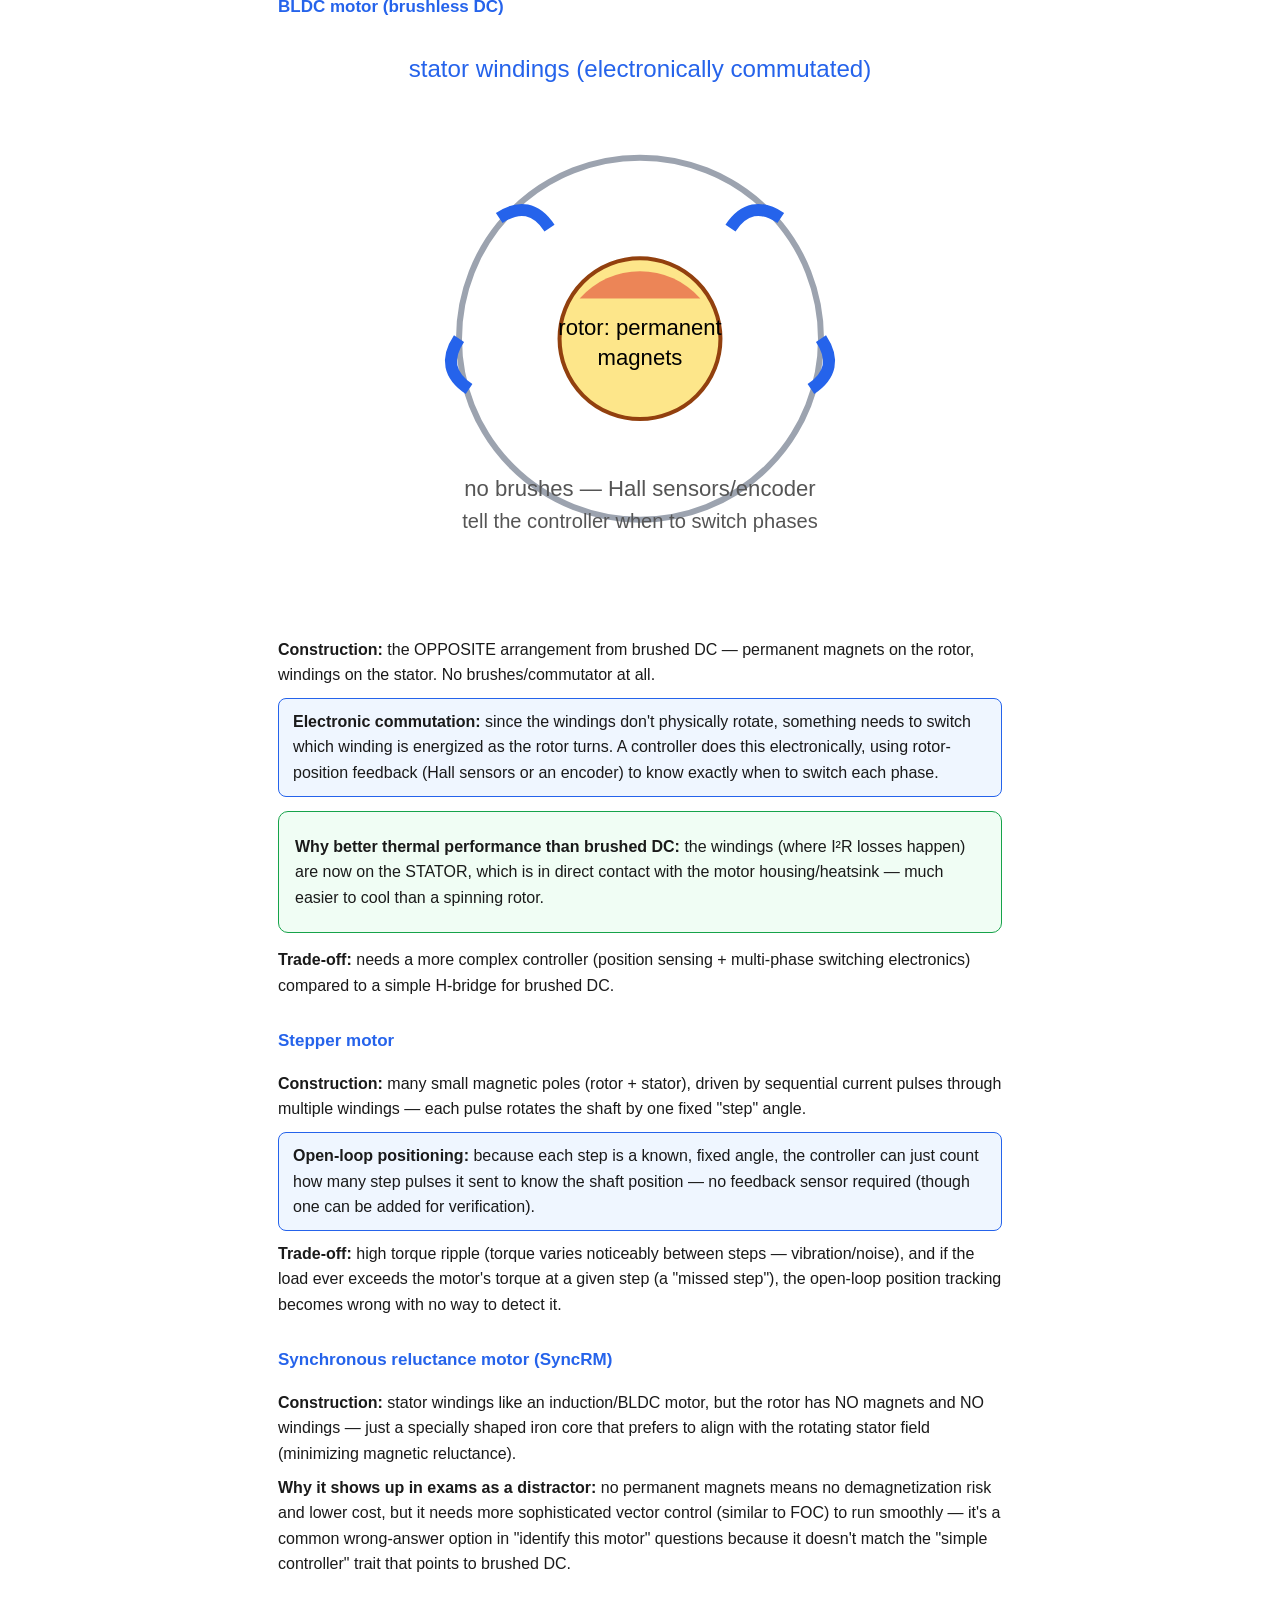
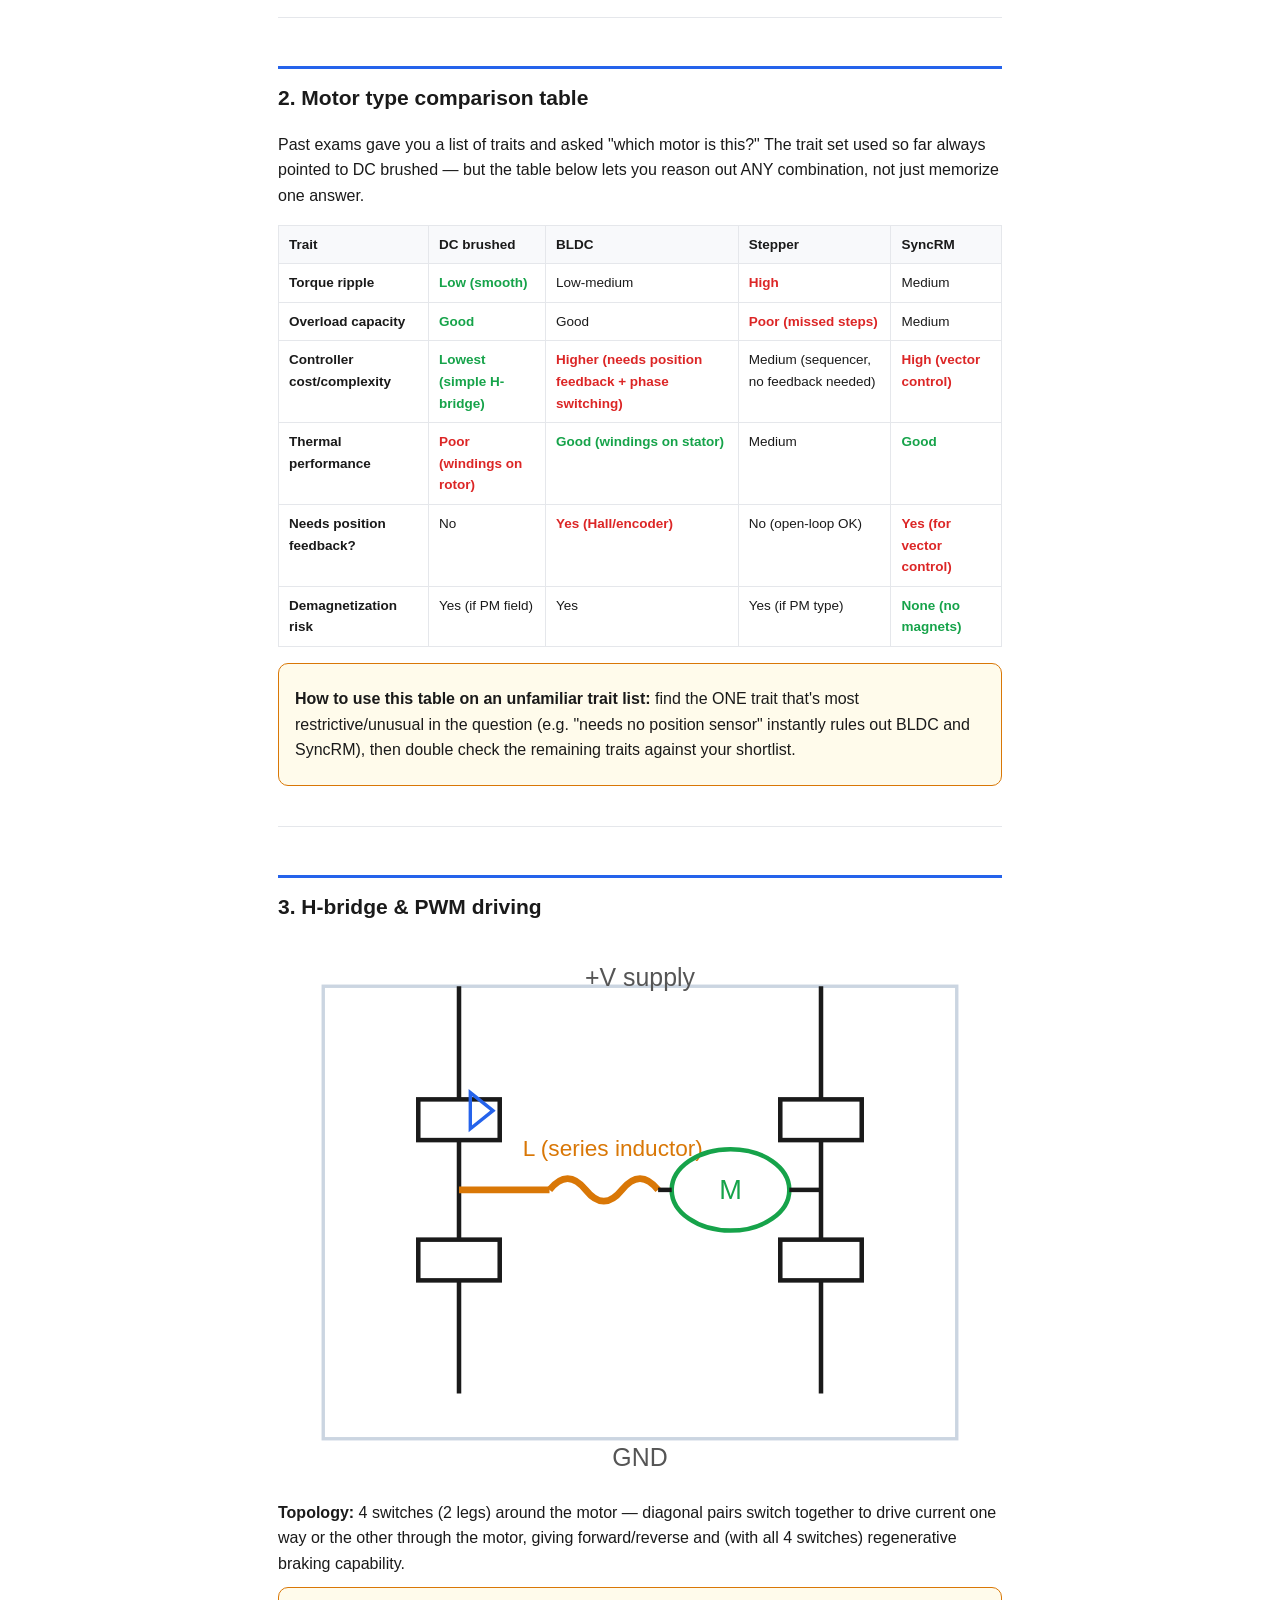
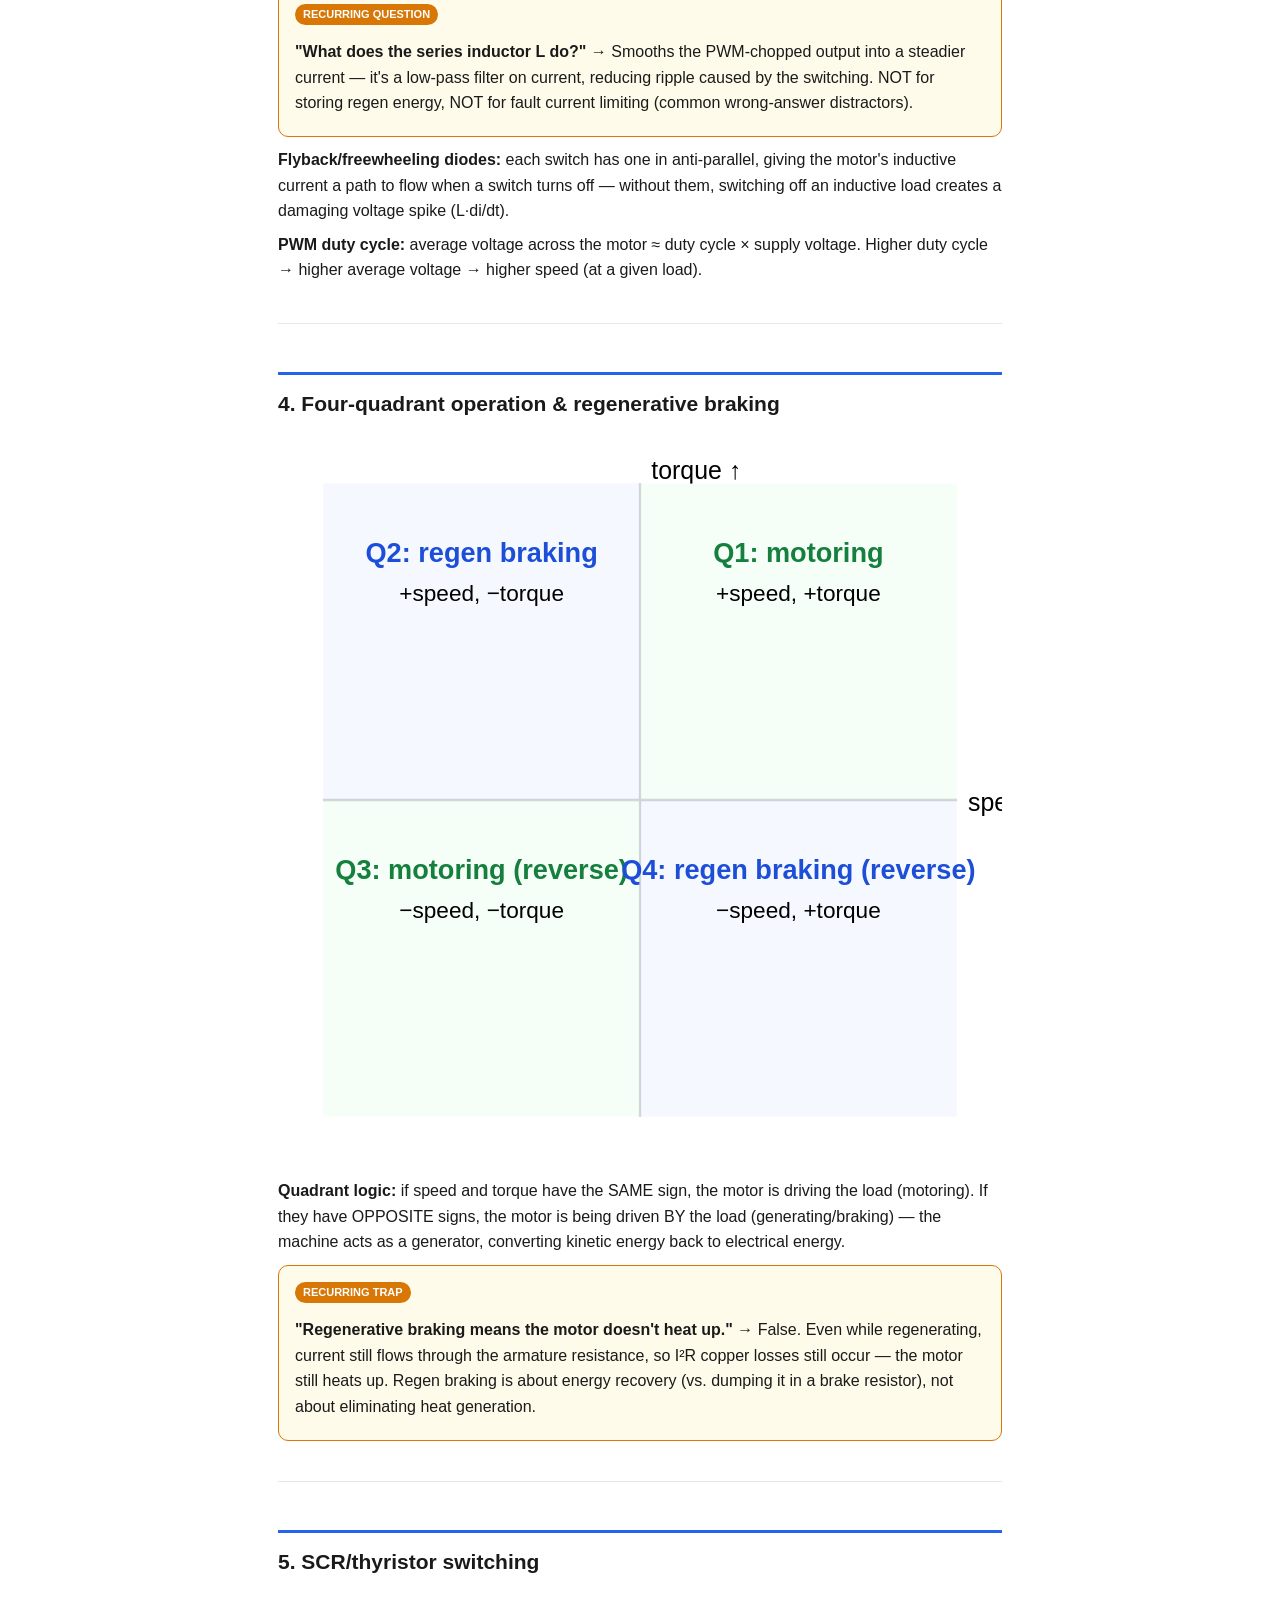
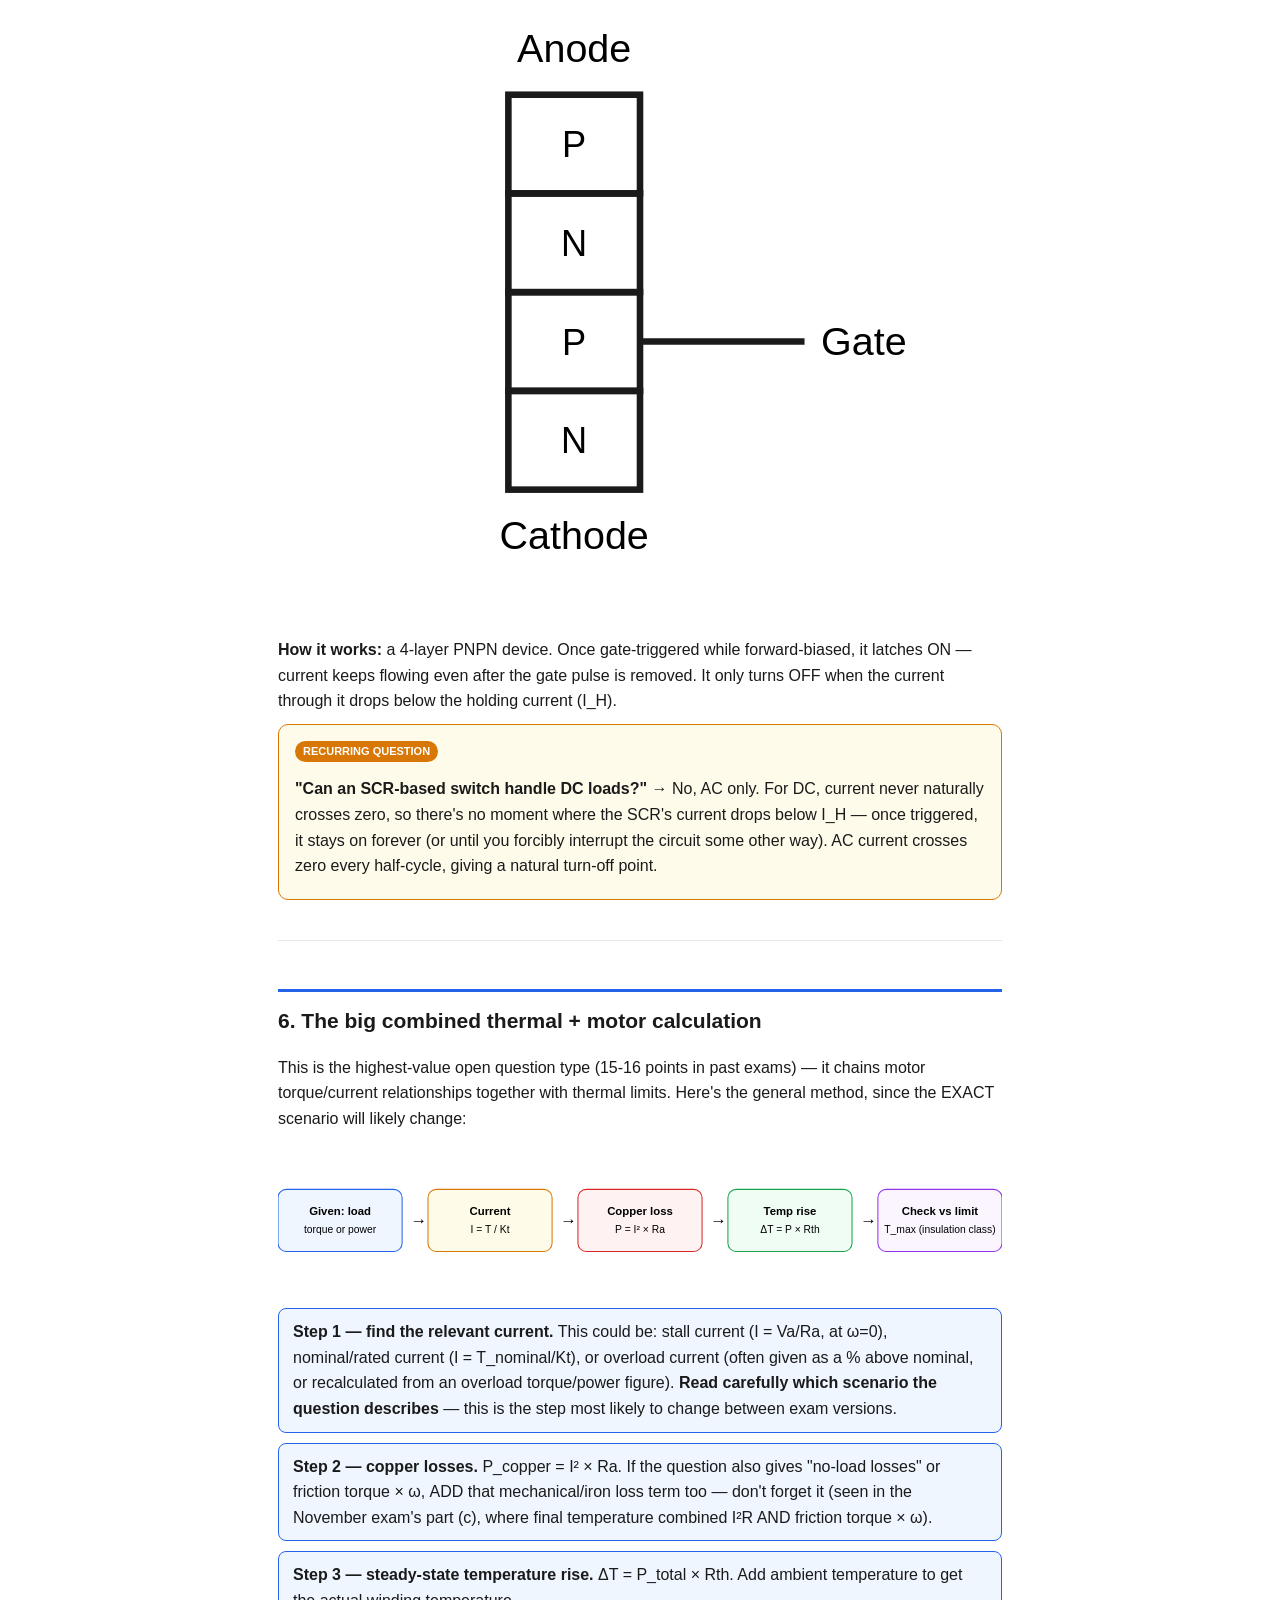
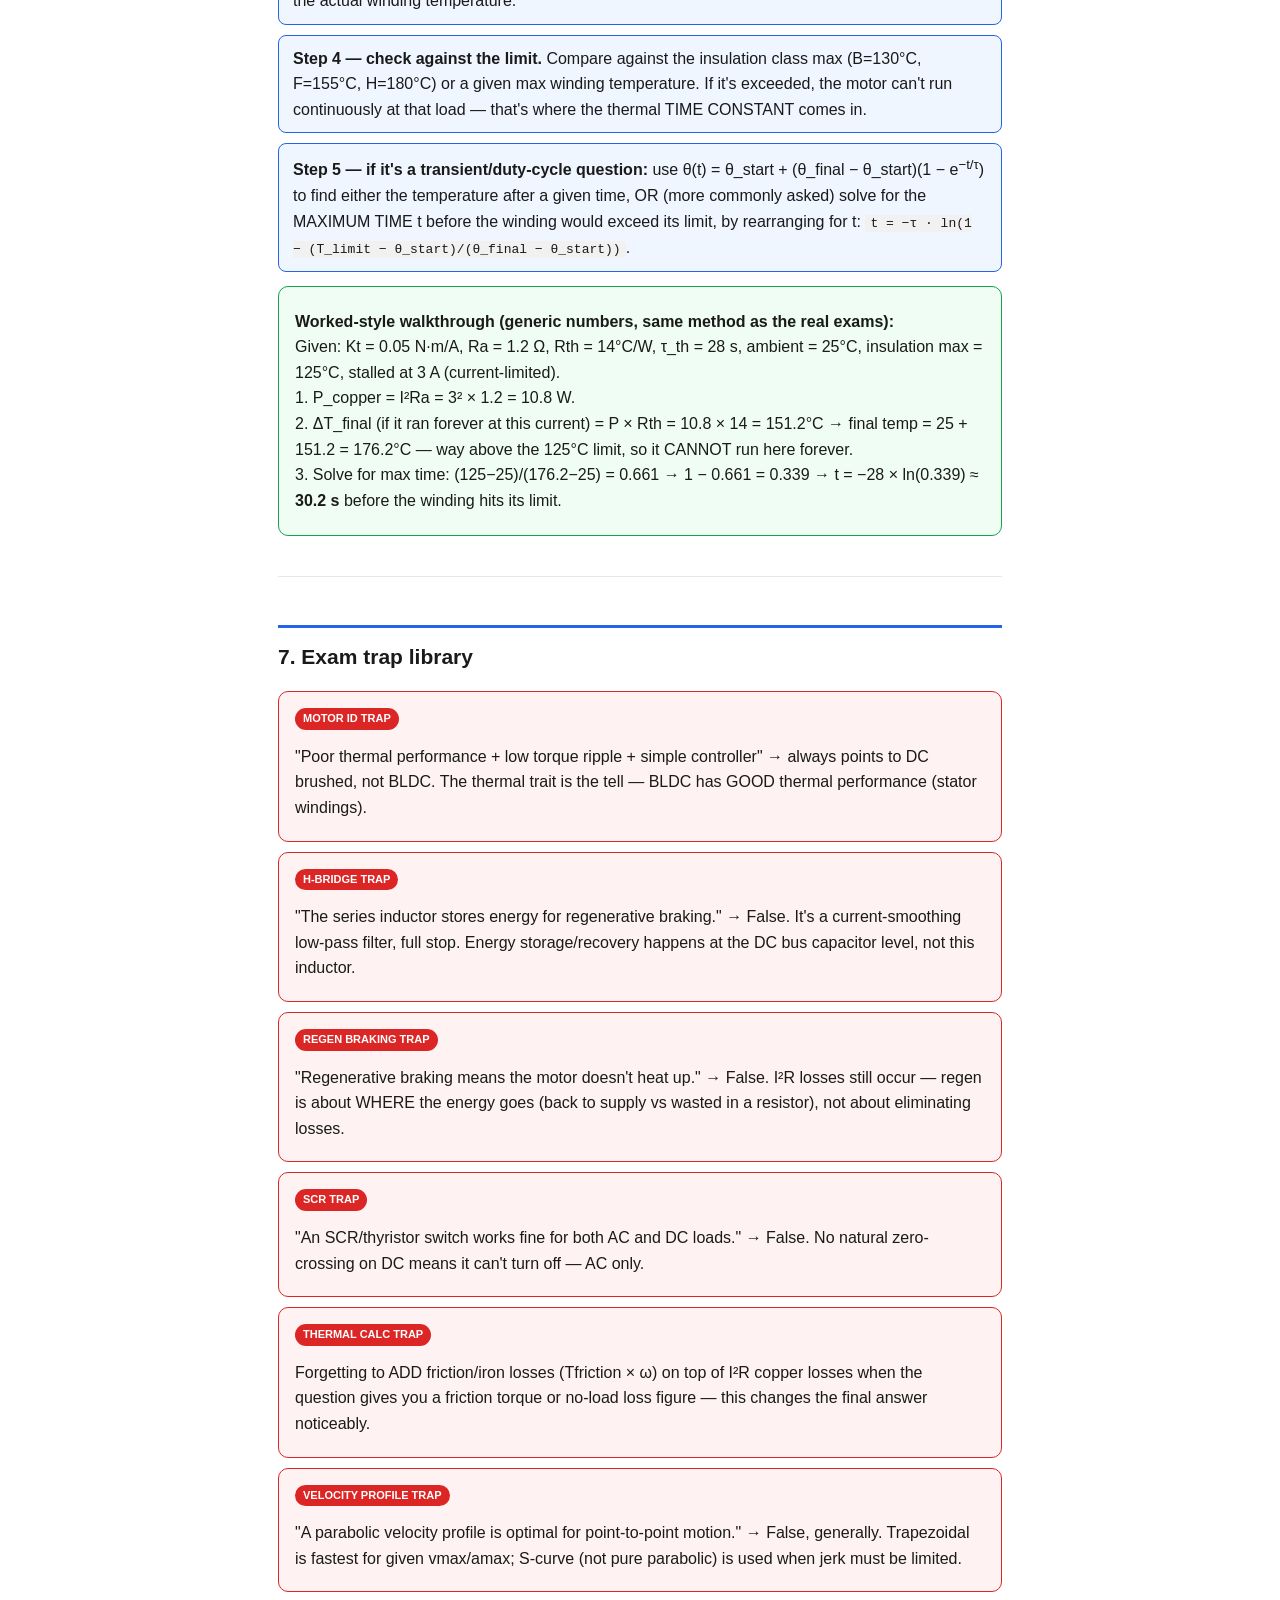
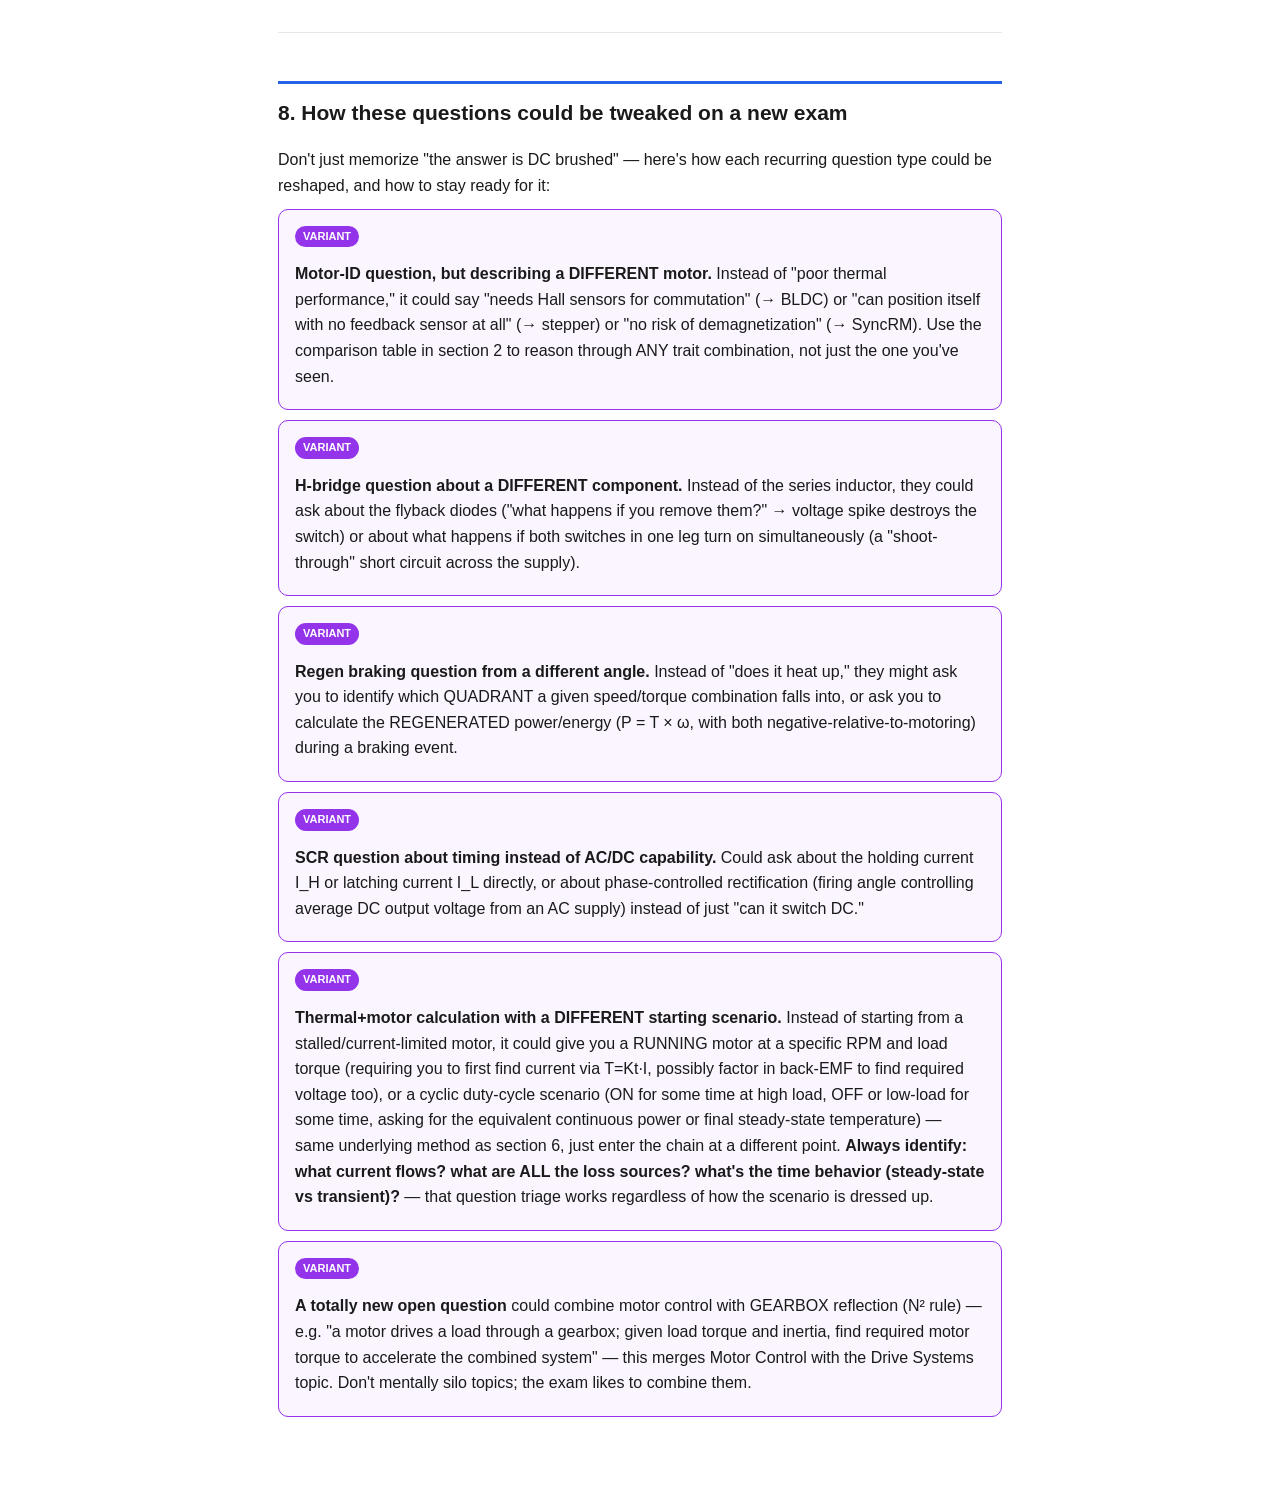
==== commit d00cfb9a: "Fix overlapping labels in DC brushed, BLDC, and thyristor diagrams" ====
--- a/motor-control-notes.html
+++ b/motor-control-notes.html
@@ -69,19 +69,19 @@
 
 <h3>DC brushed motor</h3>
 <div class="diagram">
-<svg viewBox="0 0 360 220" xmlns="http://www.w3.org/2000/svg">
-<circle cx="180" cy="110" r="90" fill="none" stroke="#9ca3af" stroke-width="3"/>
-<text x="180" y="25" text-anchor="middle" font-size="11" fill="#555">stator: permanent magnets (fixed)</text>
-<path d="M 100,60 A90,90 0 0,1 180,20" fill="none" stroke="#dc2626" stroke-width="10"/>
-<path d="M 260,60 A90,90 0 0,0 180,20" fill="none" stroke="#2563eb" stroke-width="10"/>
-<text x="115" y="55" font-size="10" fill="#dc2626">N</text>
-<text x="240" y="55" font-size="10" fill="#2563eb">S</text>
-<circle cx="180" cy="110" r="45" fill="#fde68a" stroke="#92400e" stroke-width="2"/>
-<text x="180" y="105" text-anchor="middle" font-size="10">rotor</text>
-<text x="180" y="120" text-anchor="middle" font-size="10">(armature winding)</text>
-<rect x="160" y="155" width="40" height="14" fill="#374151"/>
-<text x="180" y="185" text-anchor="middle" font-size="10">commutator + brushes</text>
-<text x="180" y="200" text-anchor="middle" font-size="9" fill="#555">(mechanical switching as it spins)</text>
+<svg viewBox="0 0 360 290" xmlns="http://www.w3.org/2000/svg">
+<text x="180" y="20" text-anchor="middle" font-size="12" fill="#555">stator: permanent magnets (fixed)</text>
+<circle cx="180" cy="150" r="90" fill="none" stroke="#9ca3af" stroke-width="3"/>
+<path d="M 100,100 A90,90 0 0,1 180,60" fill="none" stroke="#dc2626" stroke-width="10"/>
+<path d="M 260,100 A90,90 0 0,0 180,60" fill="none" stroke="#2563eb" stroke-width="10"/>
+<text x="108" y="92" font-size="11" fill="#dc2626">N</text>
+<text x="245" y="92" font-size="11" fill="#2563eb">S</text>
+<circle cx="180" cy="150" r="45" fill="#fde68a" stroke="#92400e" stroke-width="2"/>
+<text x="180" y="145" text-anchor="middle" font-size="11">rotor</text>
+<text x="180" y="160" text-anchor="middle" font-size="11">(armature winding)</text>
+<rect x="160" y="195" width="40" height="14" fill="#374151"/>
+<text x="180" y="228" text-anchor="middle" font-size="11">commutator + brushes</text>
+<text x="180" y="244" text-anchor="middle" font-size="10" fill="#555">(mechanical switching as it spins)</text>
 </svg>
 </div>
 <p><b>Construction:</b> permanent magnets (or field winding) on the stator (fixed), armature winding on the rotor (spinning part), connected to the supply through a commutator + brushes — physical contacts that switch the winding's current direction as the rotor turns.</p>
@@ -93,19 +93,19 @@
 
 <h3>BLDC motor (brushless DC)</h3>
 <div class="diagram">
-<svg viewBox="0 0 360 220" xmlns="http://www.w3.org/2000/svg">
-<circle cx="180" cy="110" r="90" fill="none" stroke="#9ca3af" stroke-width="3"/>
+<svg viewBox="0 0 360 290" xmlns="http://www.w3.org/2000/svg">
+<text x="180" y="20" text-anchor="middle" font-size="12" fill="#2563eb">stator windings (electronically commutated)</text>
+<circle cx="180" cy="150" r="90" fill="none" stroke="#9ca3af" stroke-width="3"/>
 <g stroke="#2563eb" stroke-width="6" fill="none">
-<path d="M 110,50 q15,-10 25,5"/><path d="M 250,50 q-15,-10 -25,5"/>
-<path d="M 90,110 q-10,15 5,25"/><path d="M 270,110 q10,15 -5,25"/>
+<path d="M 110,90 q15,-10 25,5"/><path d="M 250,90 q-15,-10 -25,5"/>
+<path d="M 90,150 q-10,15 5,25"/><path d="M 270,150 q10,15 -5,25"/>
 </g>
-<text x="180" y="20" text-anchor="middle" font-size="11" fill="#2563eb">stator windings (electronically commutated)</text>
-<circle cx="180" cy="110" r="40" fill="#fde68a" stroke="#92400e" stroke-width="2"/>
-<path d="M 150,90 A40,40 0 0,1 210,90" fill="#dc2626" opacity="0.5"/>
-<text x="180" y="100" text-anchor="middle" font-size="10">rotor: permanent</text>
-<text x="180" y="115" text-anchor="middle" font-size="10">magnets</text>
-<text x="180" y="190" text-anchor="middle" font-size="10" fill="#555">no brushes — Hall sensors/encoder</text>
-<text x="180" y="203" text-anchor="middle" font-size="10" fill="#555">tell the controller when to switch phases</text>
+<circle cx="180" cy="150" r="40" fill="#fde68a" stroke="#92400e" stroke-width="2"/>
+<path d="M 150,130 A40,40 0 0,1 210,130" fill="#dc2626" opacity="0.5"/>
+<text x="180" y="148" text-anchor="middle" font-size="11">rotor: permanent</text>
+<text x="180" y="163" text-anchor="middle" font-size="11">magnets</text>
+<text x="180" y="228" text-anchor="middle" font-size="11" fill="#555">no brushes — Hall sensors/encoder</text>
+<text x="180" y="244" text-anchor="middle" font-size="10" fill="#555">tell the controller when to switch phases</text>
 </svg>
 </div>
 <p><b>Construction:</b> the OPPOSITE arrangement from brushed DC — permanent magnets on the rotor, windings on the stator. No brushes/commutator at all.</p>
@@ -200,13 +200,14 @@
 <!-- ============================================================ -->
 <h2 id="scr">5. SCR/thyristor switching</h2>
 <div class="diagram">
-<svg viewBox="0 0 160 160" xmlns="http://www.w3.org/2000/svg">
-<rect x="60" y="10" width="40" height="30" fill="none" stroke="#1a1a1a" stroke-width="2"/><text x="80" y="29" text-anchor="middle" font-size="11">P</text>
-<rect x="60" y="40" width="40" height="30" fill="none" stroke="#1a1a1a" stroke-width="2"/><text x="80" y="59" text-anchor="middle" font-size="11">N</text>
-<rect x="60" y="70" width="40" height="30" fill="none" stroke="#1a1a1a" stroke-width="2"/><text x="80" y="89" text-anchor="middle" font-size="11">P</text>
-<rect x="60" y="100" width="40" height="30" fill="none" stroke="#1a1a1a" stroke-width="2"/><text x="80" y="119" text-anchor="middle" font-size="11">N</text>
-<text x="80" y="5" text-anchor="middle" font-size="11">Anode</text><text x="80" y="148" text-anchor="middle" font-size="11">Cathode</text>
-<line x1="100" y1="85" x2="135" y2="85" stroke="#1a1a1a" stroke-width="2"/><text x="140" y="89" font-size="11">Gate</text>
+<svg viewBox="0 0 220 190" xmlns="http://www.w3.org/2000/svg">
+<text x="90" y="20" text-anchor="middle" font-size="12">Anode</text>
+<rect x="70" y="30" width="40" height="30" fill="none" stroke="#1a1a1a" stroke-width="2"/><text x="90" y="49" text-anchor="middle" font-size="11">P</text>
+<rect x="70" y="60" width="40" height="30" fill="none" stroke="#1a1a1a" stroke-width="2"/><text x="90" y="79" text-anchor="middle" font-size="11">N</text>
+<rect x="70" y="90" width="40" height="30" fill="none" stroke="#1a1a1a" stroke-width="2"/><text x="90" y="109" text-anchor="middle" font-size="11">P</text>
+<rect x="70" y="120" width="40" height="30" fill="none" stroke="#1a1a1a" stroke-width="2"/><text x="90" y="139" text-anchor="middle" font-size="11">N</text>
+<text x="90" y="168" text-anchor="middle" font-size="12">Cathode</text>
+<line x1="110" y1="105" x2="160" y2="105" stroke="#1a1a1a" stroke-width="2"/><text x="165" y="109" font-size="12">Gate</text>
 </svg>
 </div>
 <p><b>How it works:</b> a 4-layer PNPN device. Once gate-triggered while forward-biased, it latches ON — current keeps flowing even after the gate pulse is removed. It only turns OFF when the current through it drops below the holding current (I_H).</p>
